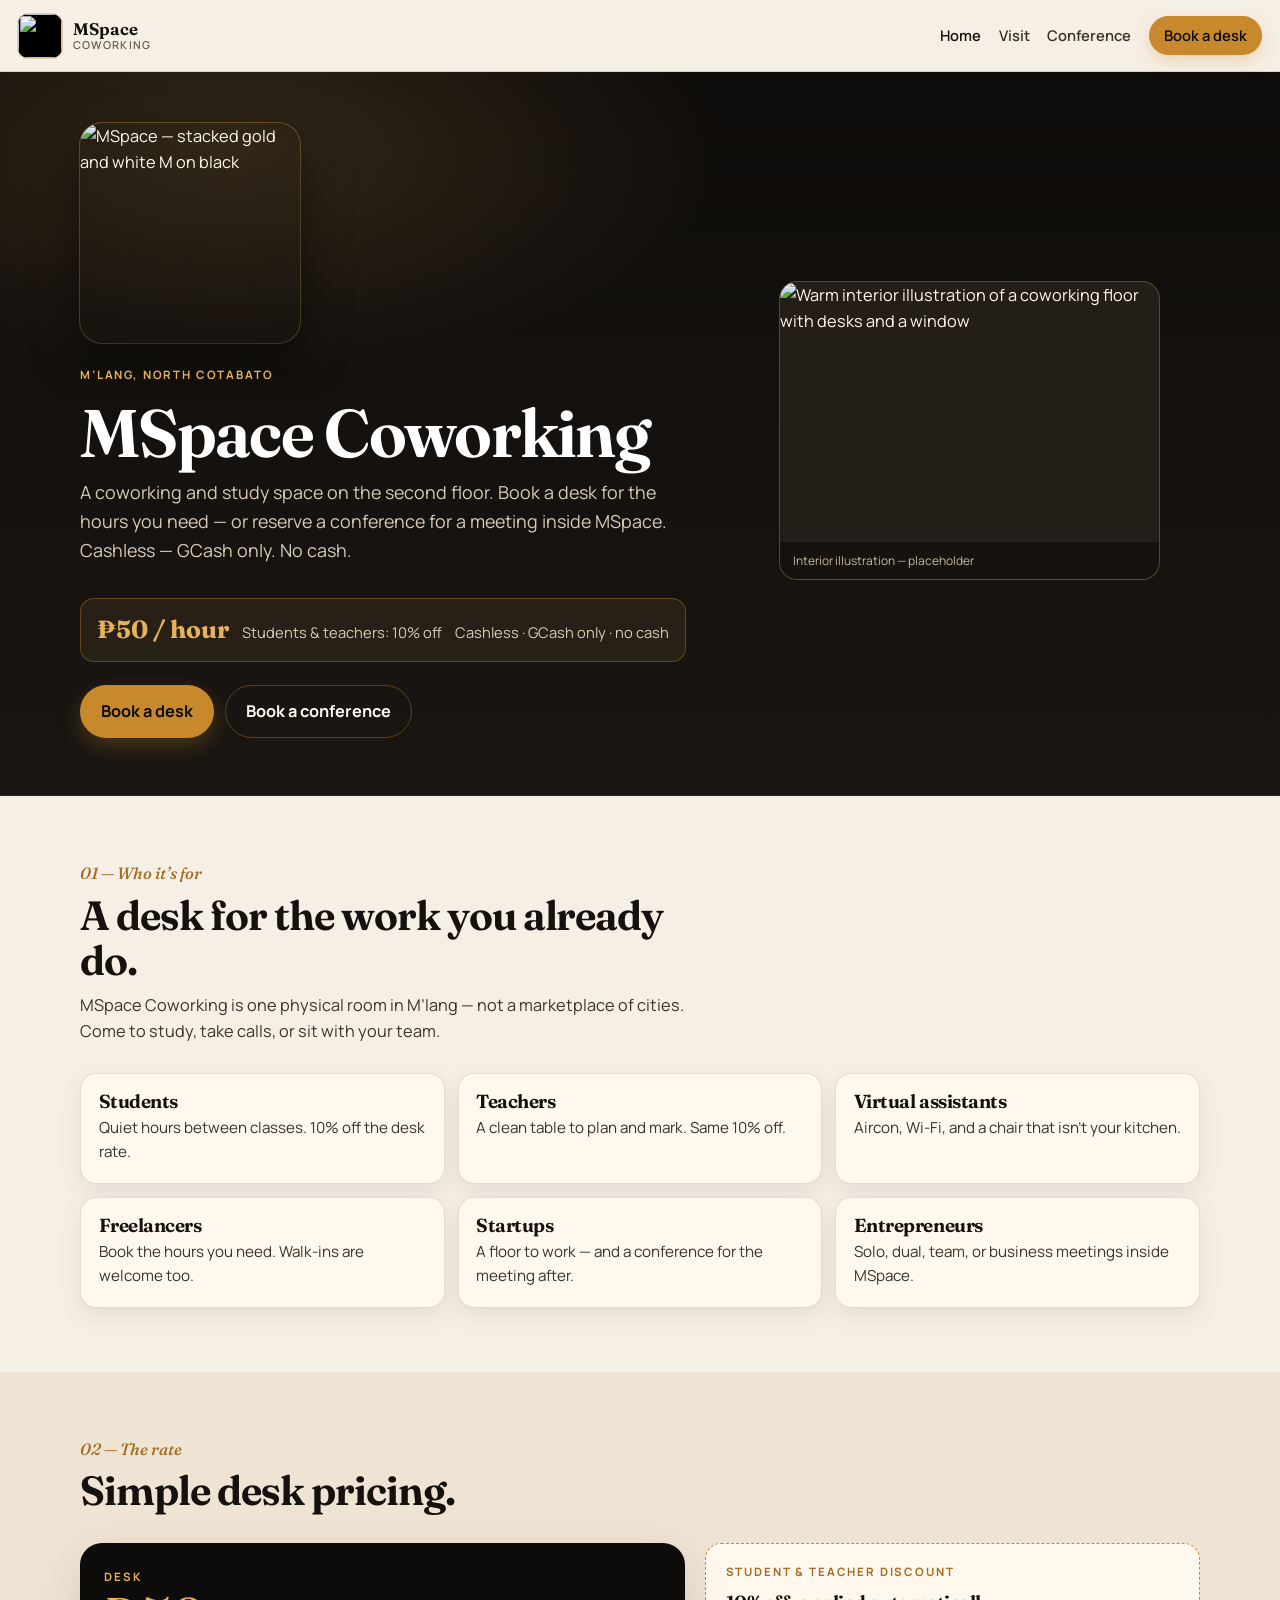
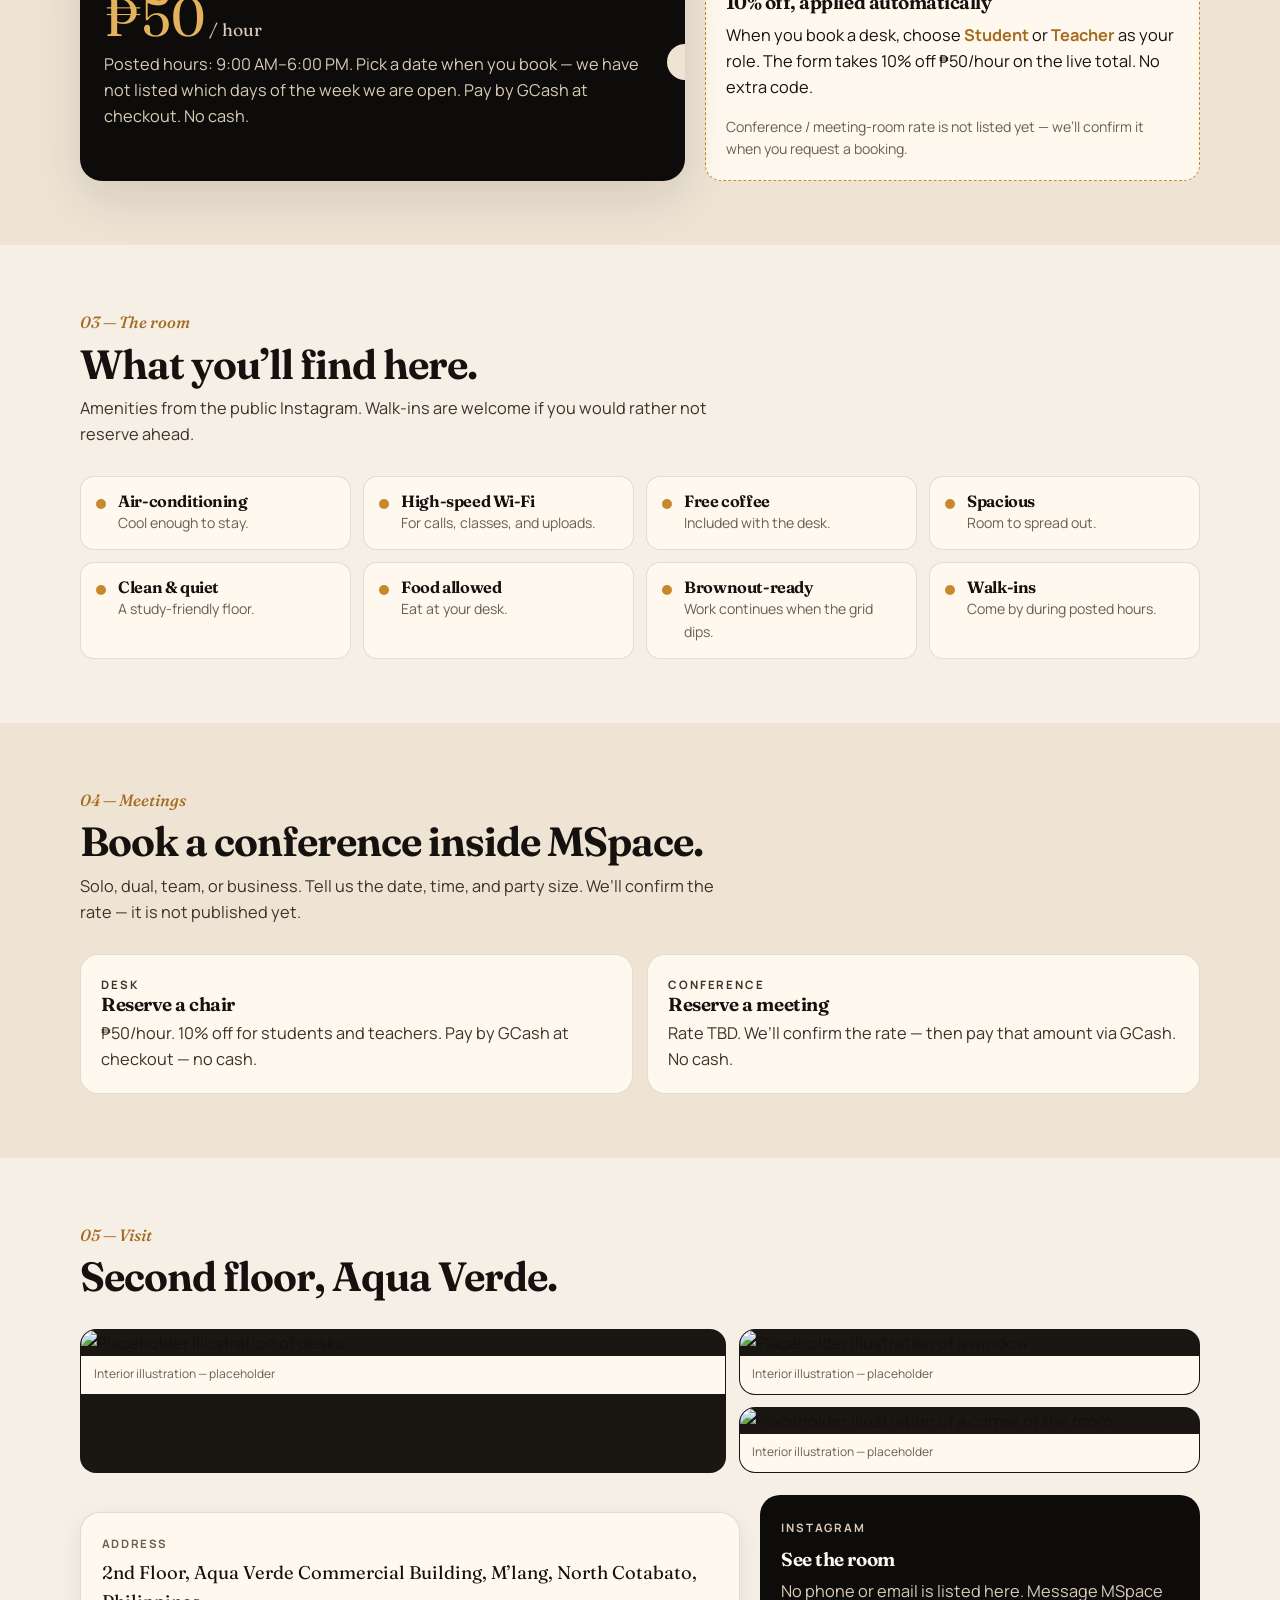
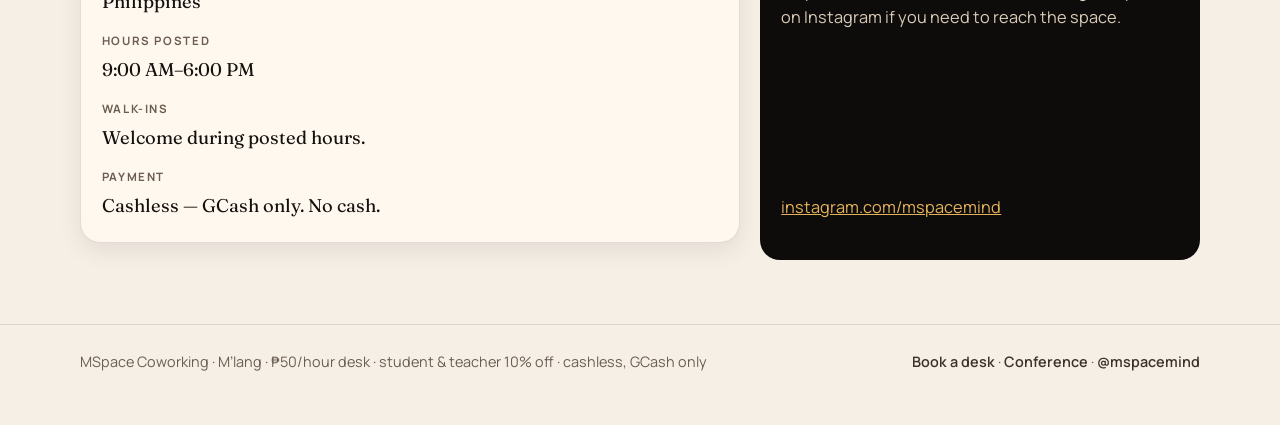
==== index.html @ 033d9703 "MSpace Coworking booking site with GCash checkout" ====
<!DOCTYPE html>
<html lang="en">
<head>
  <meta charset="utf-8">
  <meta name="viewport" content="width=device-width, initial-scale=1">
  <title>MSpace Coworking — desks &amp; meetings in M’lang</title>
  <meta name="description" content="MSpace Coworking on the 2nd floor of Aqua Verde Commercial Building, M’lang. Book a desk at ₱50/hour. Students and teachers get 10% off. Cashless — GCash only, no cash.">
  <meta property="og:title" content="MSpace Coworking — desks &amp; meetings in M’lang">
  <meta property="og:description" content="A coworking and study space in M’lang. ₱50/hour. Students and teachers, 10% off. Cashless — GCash only, no cash.">
  <meta property="og:type" content="website">
  <meta property="og:image" content="assets/logo-official.png">
  <link rel="icon" type="image/png" href="assets/logo-official.png">
  <link rel="preconnect" href="https://fonts.googleapis.com">
  <link rel="preconnect" href="https://fonts.gstatic.com" crossorigin>
  <link href="https://fonts.googleapis.com/css2?family=Fraunces:ital,opsz,wght@0,9..144,500;0,9..144,650;1,9..144,500&family=Manrope:wght@400;500;600;700&display=swap" rel="stylesheet">
  <link rel="stylesheet" href="styles.css">
</head>
<body>
  <a class="skip" href="#main">Skip to content</a>
  <header class="nav">
    <a class="nav-brand" href="index.html">
      <span class="logo-square"><img src="assets/logo-official.png" alt="" width="44" height="44"></span>
      <span class="nav-word"><strong>MSpace</strong><span>Coworking</span></span>
    </a>
    <button class="nav-toggle" type="button" aria-expanded="false" aria-controls="nav-menu">Menu</button>
    <nav id="nav-menu" class="nav-links" aria-label="Primary">
      <a href="index.html" aria-current="page">Home</a>
      <a href="index.html#visit">Visit</a>
      <a href="conference.html">Conference</a>
      <a class="nav-cta" href="book.html">Book a desk</a>
    </nav>
  </header>

  <main id="main">
    <section class="hero">
      <div class="wrap hero-grid">
        <div>
          <img class="hero-mark" src="assets/logo-official.png" width="220" height="220" alt="MSpace — stacked gold and white M on black">
          <p class="eyebrow">M’lang, North Cotabato</p>
          <h1>MSpace Coworking</h1>
          <p class="lede">A coworking and study space on the second floor. Book a desk for the hours you need — or reserve a conference for a meeting inside MSpace. Cashless — GCash only. No cash.</p>
          <div class="rate-chip">
            <strong>₱50 / hour</strong>
            <span>Students &amp; teachers: 10% off</span>
            <span>Cashless · GCash only · no cash</span>
          </div>
          <div class="hero-actions">
            <a class="btn btn-gold" href="book.html">Book a desk</a>
            <a class="btn btn-ghost" href="conference.html">Book a conference</a>
          </div>
        </div>
        <figure class="hero-panel">
          <img src="assets/scenes/mlang.svg" alt="Warm interior illustration of a coworking floor with desks and a window">
          <figcaption class="fig-note">Interior illustration — placeholder</figcaption>
        </figure>
      </div>
    </section>

    <section class="section" id="who">
      <div class="wrap">
        <div class="section-head">
          <p class="kicker">01 — Who it’s for</p>
          <h2>A desk for the work you already do.</h2>
          <p class="section-lead">MSpace Coworking is one physical room in M’lang — not a marketplace of cities. Come to study, take calls, or sit with your team.</p>
        </div>
        <div class="who-grid">
          <article class="who-card">
            <h3>Students</h3>
            <p>Quiet hours between classes. 10% off the desk rate.</p>
          </article>
          <article class="who-card">
            <h3>Teachers</h3>
            <p>A clean table to plan and mark. Same 10% off.</p>
          </article>
          <article class="who-card">
            <h3>Virtual assistants</h3>
            <p>Aircon, Wi-Fi, and a chair that isn’t your kitchen.</p>
          </article>
          <article class="who-card">
            <h3>Freelancers</h3>
            <p>Book the hours you need. Walk-ins are welcome too.</p>
          </article>
          <article class="who-card">
            <h3>Startups</h3>
            <p>A floor to work — and a conference for the meeting after.</p>
          </article>
          <article class="who-card">
            <h3>Entrepreneurs</h3>
            <p>Solo, dual, team, or business meetings inside MSpace.</p>
          </article>
        </div>
      </div>
    </section>

    <section class="section tint" id="pricing">
      <div class="wrap">
        <div class="section-head">
          <p class="kicker">02 — The rate</p>
          <h2>Simple desk pricing.</h2>
        </div>
        <div class="price-band">
          <div class="ticket">
            <p class="eyebrow" style="color:var(--gold-bright)">Desk</p>
            <p class="amount">₱50<span style="font-size:1.1rem;color:#d9cbb8"> / hour</span></p>
            <p>Posted hours: 9:00 AM–6:00 PM. Pick a date when you book — we have not listed which days of the week we are open. Pay by GCash at checkout. No cash.</p>
          </div>
          <div class="discount-callout">
            <p class="eyebrow">Student &amp; teacher discount</p>
            <h3>10% off, applied automatically</h3>
            <p>When you book a desk, choose <strong>Student</strong> or <strong>Teacher</strong> as your role. The form takes 10% off ₱50/hour on the live total. No extra code.</p>
            <p class="hint" style="margin:0">Conference / meeting-room rate is not listed yet — we’ll confirm it when you request a booking.</p>
          </div>
        </div>
      </div>
    </section>

    <section class="section" id="amenities">
      <div class="wrap">
        <div class="section-head">
          <p class="kicker">03 — The room</p>
          <h2>What you’ll find here.</h2>
          <p class="section-lead">Amenities from the public Instagram. Walk-ins are welcome if you would rather not reserve ahead.</p>
        </div>
        <div class="amenity-grid">
          <div class="amenity"><span class="dot" aria-hidden="true"></span><div><h3>Air-conditioning</h3><p>Cool enough to stay.</p></div></div>
          <div class="amenity"><span class="dot" aria-hidden="true"></span><div><h3>High-speed Wi-Fi</h3><p>For calls, classes, and uploads.</p></div></div>
          <div class="amenity"><span class="dot" aria-hidden="true"></span><div><h3>Free coffee</h3><p>Included with the desk.</p></div></div>
          <div class="amenity"><span class="dot" aria-hidden="true"></span><div><h3>Spacious</h3><p>Room to spread out.</p></div></div>
          <div class="amenity"><span class="dot" aria-hidden="true"></span><div><h3>Clean &amp; quiet</h3><p>A study-friendly floor.</p></div></div>
          <div class="amenity"><span class="dot" aria-hidden="true"></span><div><h3>Food allowed</h3><p>Eat at your desk.</p></div></div>
          <div class="amenity"><span class="dot" aria-hidden="true"></span><div><h3>Brownout-ready</h3><p>Work continues when the grid dips.</p></div></div>
          <div class="amenity"><span class="dot" aria-hidden="true"></span><div><h3>Walk-ins</h3><p>Come by during posted hours.</p></div></div>
        </div>
      </div>
    </section>

    <section class="section tint" id="meet">
      <div class="wrap">
        <div class="section-head">
          <p class="kicker">04 — Meetings</p>
          <h2>Book a conference inside MSpace.</h2>
          <p class="section-lead">Solo, dual, team, or business. Tell us the date, time, and party size. We’ll confirm the rate — it is not published yet.</p>
        </div>
        <div class="split-cta">
          <a href="book.html">
            <p class="eyebrow">Desk</p>
            <h3>Reserve a chair</h3>
            <p>₱50/hour. 10% off for students and teachers. Pay by GCash at checkout — no cash.</p>
          </a>
          <a href="conference.html">
            <p class="eyebrow">Conference</p>
            <h3>Reserve a meeting</h3>
            <p>Rate TBD. We’ll confirm the rate — then pay that amount via GCash. No cash.</p>
          </a>
        </div>
      </div>
    </section>

    <section class="section" id="visit">
      <div class="wrap">
        <div class="section-head">
          <p class="kicker">05 — Visit</p>
          <h2>Second floor, Aqua Verde.</h2>
        </div>
        <div class="gallery" style="margin-bottom:1.4rem">
          <figure>
            <img src="assets/scenes/mlang-desk.svg" alt="Placeholder illustration of desks">
            <figcaption>Interior illustration — placeholder</figcaption>
          </figure>
          <figure>
            <img src="assets/scenes/mlang-window.svg" alt="Placeholder illustration of a window">
            <figcaption>Interior illustration — placeholder</figcaption>
          </figure>
          <figure>
            <img src="assets/scenes/mlang-corner.svg" alt="Placeholder illustration of a corner of the room">
            <figcaption>Interior illustration — placeholder</figcaption>
          </figure>
        </div>
        <div class="visit-grid">
          <dl class="place-card">
            <dt>Address</dt>
            <dd>2nd Floor, Aqua Verde Commercial Building, M’lang, North Cotabato, Philippines</dd>
            <dt>Hours posted</dt>
            <dd>9:00 AM–6:00 PM</dd>
            <dt>Walk-ins</dt>
            <dd>Welcome during posted hours.</dd>
            <dt>Payment</dt>
            <dd>Cashless — GCash only. No cash.</dd>
          </dl>
          <div class="ig-card">
            <div>
              <p class="eyebrow">Instagram</p>
              <h3>See the room</h3>
              <p>No phone or email is listed here. Message MSpace on Instagram if you need to reach the space.</p>
            </div>
            <p><a href="https://www.instagram.com/mspacemind/" target="_blank" rel="noopener">instagram.com/mspacemind</a></p>
          </div>
        </div>
      </div>
    </section>
  </main>

  <footer>
    <div class="wrap foot">
      <p>MSpace Coworking · M’lang · ₱50/hour desk · student &amp; teacher 10% off · cashless, GCash only</p>
      <p><a href="book.html">Book a desk</a> · <a href="conference.html">Conference</a> · <a href="https://www.instagram.com/mspacemind/" target="_blank" rel="noopener">@mspacemind</a></p>
    </div>
  </footer>
  <script src="app.js"></script>
</body>
</html>
---- styles.css ----
/* MSpace Coworking — physical space in M'lang */
:root {
  --ink: #14110e;
  --ink-soft: #3d3228;
  --muted: #6b5d50;
  --cream: #f6efe6;
  --cream-2: #efe4d4;
  --cream-3: #fff8ef;
  --gold: #c8892d;
  --gold-bright: #e4b25a;
  --gold-deep: #a56b1e;
  --bronze: #8a5e20;
  --charcoal: #0e0c0a;
  --charcoal-2: #1a1612;
  --charcoal-3: #241e18;
  --line: rgba(20, 17, 14, 0.12);
  --line-gold: rgba(200, 137, 45, 0.38);
  --shadow: 0 18px 50px rgba(20, 17, 14, 0.12);
  --shadow-sm: 0 8px 24px rgba(20, 17, 14, 0.08);
  --radius: 18px;
  --max: 1120px;
  --nav-h: 72px;
  --serif: "Fraunces", Georgia, "Times New Roman", serif;
  --sans: "Manrope", system-ui, sans-serif;
}

*, *::before, *::after { box-sizing: border-box; }
html { scroll-behavior: smooth; }
body {
  margin: 0;
  color: var(--ink);
  background: var(--cream);
  font-family: var(--sans);
  font-size: 1.02rem;
  line-height: 1.6;
}
img { max-width: 100%; display: block; }
a { color: var(--gold-deep); }
a:hover { color: var(--ink); }
button, input, select, textarea { font: inherit; color: inherit; }
h1, h2, h3, h4 {
  font-family: var(--serif);
  line-height: 1.12;
  font-weight: 650;
  letter-spacing: -0.025em;
  margin: 0 0 0.5rem;
}
h1 { font-size: clamp(2.15rem, 7vw, 4.2rem); }
h2 { font-size: clamp(1.65rem, 4vw, 2.55rem); }
h3 { font-size: 1.18rem; }
p { margin: 0 0 1rem; }
.skip {
  position: absolute;
  left: -999px;
  top: 0;
}
.skip:focus {
  left: 12px;
  top: 12px;
  z-index: 80;
  background: #fff;
  padding: 8px 12px;
  border-radius: 8px;
}

.wrap { width: min(var(--max), calc(100% - 2rem)); margin-inline: auto; }
.eyebrow {
  text-transform: uppercase;
  letter-spacing: 0.16em;
  font-size: 0.72rem;
  font-weight: 700;
  color: var(--gold-deep);
  margin: 0 0 0.7rem;
}
.lede {
  font-size: 1.12rem;
  color: var(--ink-soft);
  max-width: 38rem;
}
.hint { color: var(--muted); font-size: 0.88rem; }
.gold { color: var(--gold); }

/* NAV */
.nav {
  position: sticky;
  top: 0;
  z-index: 40;
  display: flex;
  align-items: center;
  justify-content: space-between;
  gap: 1rem;
  min-height: var(--nav-h);
  padding: 0.5rem 1.1rem;
  background: rgba(246, 239, 230, 0.92);
  backdrop-filter: blur(16px);
  border-bottom: 1px solid var(--line);
}
.nav-brand {
  display: flex;
  align-items: center;
  gap: 0.7rem;
  text-decoration: none;
  color: var(--ink);
}
.logo-square {
  width: 44px;
  height: 44px;
  border-radius: 10px;
  overflow: hidden;
  background: #000;
  flex-shrink: 0;
  box-shadow: 0 0 0 1px rgba(200, 137, 45, 0.35);
}
.logo-square img { width: 100%; height: 100%; object-fit: cover; }
.nav-word {
  display: flex;
  flex-direction: column;
  line-height: 1.1;
}
.nav-word strong {
  font-family: var(--serif);
  font-size: 1.05rem;
  font-weight: 650;
}
.nav-word span {
  font-size: 0.68rem;
  letter-spacing: 0.12em;
  text-transform: uppercase;
  color: var(--muted);
  font-weight: 600;
}
.nav-toggle {
  display: none;
  border: 1px solid var(--line);
  background: var(--cream-3);
  border-radius: 999px;
  padding: 0.4rem 0.9rem;
  cursor: pointer;
}
.nav-links {
  display: flex;
  align-items: center;
  gap: 0.35rem 1.1rem;
}
.nav-links a {
  text-decoration: none;
  color: var(--ink-soft);
  font-weight: 600;
  font-size: 0.92rem;
}
.nav-links a:hover,
.nav-links a[aria-current="page"] { color: var(--ink); }
.nav-links .nav-cta {
  background: var(--gold);
  color: var(--charcoal) !important;
  padding: 0.5rem 0.95rem;
  border-radius: 999px;
  box-shadow: 0 6px 16px rgba(200, 137, 45, 0.28);
}
.nav-links .nav-cta:hover { background: var(--gold-bright); }

/* BUTTONS */
.btn {
  display: inline-flex;
  align-items: center;
  justify-content: center;
  gap: 0.4rem;
  text-decoration: none;
  border: 1px solid transparent;
  border-radius: 999px;
  padding: 0.78rem 1.25rem;
  font-weight: 700;
  cursor: pointer;
  transition: transform 0.12s ease, background 0.12s ease;
}
.btn:hover { transform: translateY(-1px); }
.btn-gold {
  background: var(--gold);
  color: var(--charcoal);
  box-shadow: 0 8px 20px rgba(200, 137, 45, 0.28);
}
.btn-gold:hover { background: var(--gold-bright); color: var(--charcoal); }
.btn-ghost {
  background: transparent;
  border-color: var(--line-gold);
  color: var(--cream-3);
}
.btn-ghost:hover { background: rgba(228, 178, 90, 0.12); color: #fff; }
.btn-outline {
  background: var(--cream-3);
  border-color: var(--line);
  color: var(--ink);
}
.btn-outline:hover { border-color: var(--gold); color: var(--ink); }
.btn-dark {
  background: var(--charcoal);
  color: var(--cream-3);
}
.hero-actions, .cta-row { display: flex; flex-wrap: wrap; gap: 0.7rem; margin-top: 1.4rem; }

/* HERO */
.hero {
  background:
    radial-gradient(900px 420px at 18% 10%, rgba(228, 178, 90, 0.16), transparent 55%),
    linear-gradient(180deg, var(--charcoal) 0%, var(--charcoal-2) 100%);
  color: var(--cream-3);
  padding: 3.2rem 0 3.6rem;
  border-bottom: 1px solid #2a241e;
}
.hero-grid {
  display: grid;
  gap: 2.2rem;
}
.hero .eyebrow { color: var(--gold-bright); }
.hero h1 { color: #fff; }
.hero .lede { color: #d9cbb8; }
.hero-mark {
  width: min(220px, 52vw);
  margin: 0 0 1.4rem;
  border-radius: 22px;
  overflow: hidden;
  box-shadow: 0 20px 50px rgba(0,0,0,.45), 0 0 0 1px rgba(228,178,90,.35);
}
.hero-mark img { width: 100%; height: auto; }
.rate-chip {
  display: inline-flex;
  flex-wrap: wrap;
  align-items: baseline;
  gap: 0.45rem 0.8rem;
  margin-top: 1.1rem;
  padding: 0.7rem 1rem;
  border: 1px solid var(--line-gold);
  border-radius: 14px;
  background: rgba(228, 178, 90, 0.08);
}
.rate-chip strong {
  font-family: var(--serif);
  font-size: 1.55rem;
  color: var(--gold-bright);
}
.rate-chip span { color: #d9cbb8; font-size: 0.92rem; }
.hero-panel {
  border-radius: var(--radius);
  overflow: hidden;
  border: 1px solid rgba(228, 178, 90, 0.28);
  background: var(--charcoal-3);
  min-height: 240px;
}
.hero-panel img { width: 100%; height: 100%; object-fit: cover; min-height: 260px; }
.fig-note {
  margin: 0;
  padding: 0.55rem 0.8rem;
  font-size: 0.75rem;
  color: #c9b8a3;
  background: #16120e;
}

/* SECTIONS */
.section { padding: 4rem 0; }
.section.tint { background: var(--cream-2); }
.section.dark {
  background: var(--charcoal);
  color: var(--cream-3);
}
.section.dark .eyebrow { color: var(--gold-bright); }
.section.dark .section-lead,
.section.dark p { color: #d9cbb8; }
.kicker {
  font-family: var(--serif);
  font-style: italic;
  font-weight: 500;
  color: var(--gold-deep);
  margin: 0 0 0.4rem;
}
.section-head { margin-bottom: 1.8rem; max-width: 40rem; }
.section-lead { color: var(--ink-soft); }

.who-grid {
  display: grid;
  grid-template-columns: 1fr 1fr;
  gap: 0.8rem;
}
.who-card {
  background: var(--cream-3);
  border: 1px solid var(--line);
  border-radius: 16px;
  padding: 1.05rem 1.1rem 1.15rem;
  box-shadow: var(--shadow-sm);
}
.who-card h3 { margin-bottom: 0.25rem; }
.who-card p { margin: 0; color: var(--ink-soft); font-size: 0.95rem; }

.price-band {
  display: grid;
  gap: 1.2rem;
}
.ticket {
  background: var(--charcoal);
  color: var(--cream-3);
  border-radius: 22px;
  padding: 1.6rem 1.5rem 1.5rem;
  position: relative;
  overflow: hidden;
  box-shadow: var(--shadow);
}
.ticket::after {
  content: "";
  position: absolute;
  right: -18px;
  top: 50%;
  width: 36px;
  height: 36px;
  background: var(--cream-2);
  border-radius: 50%;
  transform: translateY(-50%);
}
.ticket .amount {
  font-family: var(--serif);
  font-size: clamp(2.4rem, 6vw, 3.4rem);
  color: var(--gold-bright);
  line-height: 1;
  margin: 0.2rem 0 0.4rem;
}
.ticket p { color: #d9cbb8; margin: 0; }
.discount-callout {
  background: #fff8ef;
  border: 1px dashed var(--gold);
  border-radius: 16px;
  padding: 1.2rem 1.25rem;
}
.discount-callout strong { color: var(--gold-deep); }

.amenity-grid {
  display: grid;
  grid-template-columns: 1fr 1fr;
  gap: 0.75rem;
}
.amenity {
  display: flex;
  gap: 0.75rem;
  align-items: flex-start;
  background: var(--cream-3);
  border: 1px solid var(--line);
  border-radius: 14px;
  padding: 0.9rem 0.95rem;
}
.amenity .dot {
  width: 10px;
  height: 10px;
  margin-top: 0.45rem;
  border-radius: 50%;
  background: var(--gold);
  flex-shrink: 0;
}
.amenity h3 { font-size: 1.02rem; margin: 0 0 0.15rem; }
.amenity p { margin: 0; font-size: 0.88rem; color: var(--muted); }

.gallery {
  display: grid;
  gap: 0.8rem;
}
.gallery figure {
  margin: 0;
  border-radius: 16px;
  overflow: hidden;
  border: 1px solid var(--line);
  background: #1a1612;
}
.gallery figcaption {
  padding: 0.5rem 0.8rem 0.65rem;
  font-size: 0.75rem;
  color: var(--muted);
  background: var(--cream-3);
}

.visit-grid {
  display: grid;
  gap: 1.2rem;
}
.place-card {
  background: var(--cream-3);
  border: 1px solid var(--line);
  border-radius: 20px;
  padding: 1.4rem 1.3rem;
  box-shadow: var(--shadow-sm);
}
.place-card dt {
  font-size: 0.72rem;
  letter-spacing: 0.14em;
  text-transform: uppercase;
  color: var(--muted);
  font-weight: 700;
  margin: 0 0 0.25rem;
}
.place-card dd {
  margin: 0 0 1rem;
  font-family: var(--serif);
  font-size: 1.15rem;
}
.place-card dd:last-child { margin-bottom: 0; }
.ig-card {
  display: flex;
  flex-direction: column;
  justify-content: space-between;
  gap: 1rem;
  background: var(--charcoal);
  color: var(--cream-3);
  border-radius: 20px;
  padding: 1.5rem 1.35rem;
}
.ig-card p { color: #d9cbb8; }
.ig-card a { color: var(--gold-bright); }

.split-cta {
  display: grid;
  gap: 0.9rem;
}
.split-cta a {
  display: block;
  text-decoration: none;
  color: inherit;
  border-radius: 18px;
  padding: 1.3rem 1.25rem;
  border: 1px solid var(--line);
  background: var(--cream-3);
}
.split-cta a:hover { border-color: var(--gold); }
.split-cta h3 { margin-bottom: 0.3rem; }
.split-cta p { margin: 0; color: var(--ink-soft); }

/* FORMS */
.page-hero {
  padding: 2.2rem 0 0.4rem;
}
.page-hero h1 { font-size: clamp(1.9rem, 5vw, 3rem); }
.book-layout {
  display: grid;
  gap: 1.4rem;
  padding-bottom: 3.5rem;
}
.form-card, .receipt, .confirm-card {
  background: var(--cream-3);
  border: 1px solid var(--line);
  border-radius: 20px;
  padding: 1.25rem 1.15rem 1.4rem;
  box-shadow: var(--shadow-sm);
}
.form-grid {
  display: grid;
  gap: 0.9rem;
}
.form-grid .full { grid-column: 1 / -1; }
label {
  display: flex;
  flex-direction: column;
  gap: 0.35rem;
  font-size: 0.86rem;
  font-weight: 700;
  color: var(--ink-soft);
}
input, select, textarea {
  background: #fff;
  border: 1px solid var(--line);
  border-radius: 12px;
  padding: 0.7rem 0.8rem;
  outline: none;
}
input:focus, select:focus, textarea:focus {
  border-color: var(--gold);
  box-shadow: 0 0 0 3px rgba(200, 137, 45, 0.18);
}
textarea { min-height: 72px; resize: vertical; }
.role-note {
  display: none;
  margin: 0;
  padding: 0.7rem 0.85rem;
  background: #fff4dc;
  border: 1px solid var(--line-gold);
  border-radius: 12px;
  color: var(--ink);
  font-size: 0.9rem;
}
.role-note.on { display: block; }
.form-actions { display: flex; flex-wrap: wrap; gap: 0.6rem; margin-top: 0.4rem; }
.error {
  color: #8a2a12;
  font-size: 0.88rem;
  margin: 0;
}
.tbd-banner {
  background: #fff4dc;
  border: 1px dashed var(--gold);
  border-radius: 14px;
  padding: 0.9rem 1rem;
  margin-bottom: 1rem;
}
.tbd-banner strong { color: var(--gold-deep); }

.receipt h2 { font-size: 1.35rem; }
.receipt dl { margin: 0.6rem 0 0; }
.receipt-row {
  display: flex;
  justify-content: space-between;
  gap: 1rem;
  padding: 0.55rem 0;
  border-bottom: 1px solid var(--line);
  font-size: 0.95rem;
}
.receipt-row dt { color: var(--muted); font-weight: 500; }
.receipt-row dd { margin: 0; font-weight: 700; }
.receipt-total {
  display: flex;
  justify-content: space-between;
  align-items: baseline;
  margin-top: 0.9rem;
  font-family: var(--serif);
}
.receipt-total span { font-size: 0.95rem; color: var(--muted); font-family: var(--sans); }
.receipt-total strong { font-size: 2rem; color: var(--gold-deep); }
.demo-note {
  margin-top: 0.9rem;
  padding: 0.75rem 0.85rem;
  background: var(--cream-2);
  border-radius: 12px;
  font-size: 0.88rem;
  color: var(--ink-soft);
}

.confirm-card { display: none; text-align: left; }
.confirm-card.show { display: block; }
.confirm-card h2 { color: var(--gold-deep); }
.hidden { display: none !important; }

.checkout-wrap {
  padding-bottom: 3.5rem;
}
.checkout-lede {
  font-size: 1.08rem;
  color: var(--ink-soft);
  max-width: 36rem;
  margin-bottom: 1.2rem;
}
.checkout-grid {
  display: grid;
  gap: 1.4rem;
}
.gcash-poster {
  margin: 0;
  background: var(--charcoal);
  border-radius: 18px;
  padding: 0.7rem;
  border: 1px solid var(--line-gold);
  box-shadow: var(--shadow);
}
.gcash-poster img {
  width: 100%;
  height: auto;
  border-radius: 10px;
  background: #0070e0;
}
.checkout-pay .checkout-amount {
  font-family: var(--serif);
  font-size: clamp(2.3rem, 6vw, 3.4rem);
  color: var(--gold-deep);
  line-height: 1;
  margin: 0 0 0.45rem;
}
.checkout-pay .hint { margin-bottom: 0.9rem; }
.pay-callout {
  background: #fff4dc;
  border: 1px solid var(--line-gold);
  border-radius: 14px;
  padding: 0.85rem 0.95rem;
  margin: 0 0 0.4rem;
  color: var(--ink);
}
.pay-callout strong { color: var(--gold-deep); }
.checkout-res-label { margin-top: 1.35rem; }
.check {
  width: 44px;
  height: 44px;
  border-radius: 50%;
  background: var(--gold);
  color: var(--charcoal);
  display: grid;
  place-items: center;
  font-weight: 800;
  margin-bottom: 0.8rem;
}

footer {
  border-top: 1px solid var(--line);
  padding: 1.6rem 0 2.2rem;
  color: var(--muted);
  font-size: 0.9rem;
}
.foot {
  display: flex;
  flex-wrap: wrap;
  justify-content: space-between;
  gap: 0.8rem 1.4rem;
}
footer a { color: var(--ink-soft); text-decoration: none; font-weight: 600; }
footer a:hover { color: var(--gold-deep); }

@media (min-width: 720px) {
  .hero-grid { grid-template-columns: 1.15fr 0.85fr; align-items: center; }
  .who-grid { grid-template-columns: repeat(3, 1fr); }
  .price-band { grid-template-columns: 1.1fr 0.9fr; align-items: stretch; }
  .amenity-grid { grid-template-columns: repeat(4, 1fr); }
  .gallery { grid-template-columns: 1.4fr 1fr; }
  .gallery figure:first-child { grid-row: span 2; }
  .visit-grid { grid-template-columns: 1.2fr 0.8fr; }
  .split-cta { grid-template-columns: 1fr 1fr; }
  .book-layout { grid-template-columns: 1.15fr 0.85fr; align-items: start; }
  .book-layout aside { position: sticky; top: calc(var(--nav-h) + 0.85rem); }
  .form-grid { grid-template-columns: 1fr 1fr; }
  .form-card, .receipt, .confirm-card { padding: 1.5rem 1.4rem 1.6rem; }
  .checkout-grid { grid-template-columns: minmax(240px, 300px) 1fr; align-items: start; }
  .checkout-wrap.confirm-card { padding: 1.7rem 1.6rem 1.8rem; }
}

@media (max-width: 719px) {
  .nav-toggle { display: inline-flex; }
  .nav-links {
    display: none;
    position: absolute;
    top: var(--nav-h);
    left: 0;
    right: 0;
    flex-direction: column;
    align-items: stretch;
    padding: 0.8rem 1.1rem 1.1rem;
    background: rgba(246, 239, 230, 0.98);
    border-bottom: 1px solid var(--line);
  }
  .nav-links.open { display: flex; }
  .nav-links .nav-cta { text-align: center; }
  .amenity-grid { grid-template-columns: 1fr; }
}

@media (min-width: 720px) and (max-width: 980px) {
  .amenity-grid { grid-template-columns: 1fr 1fr; }
}
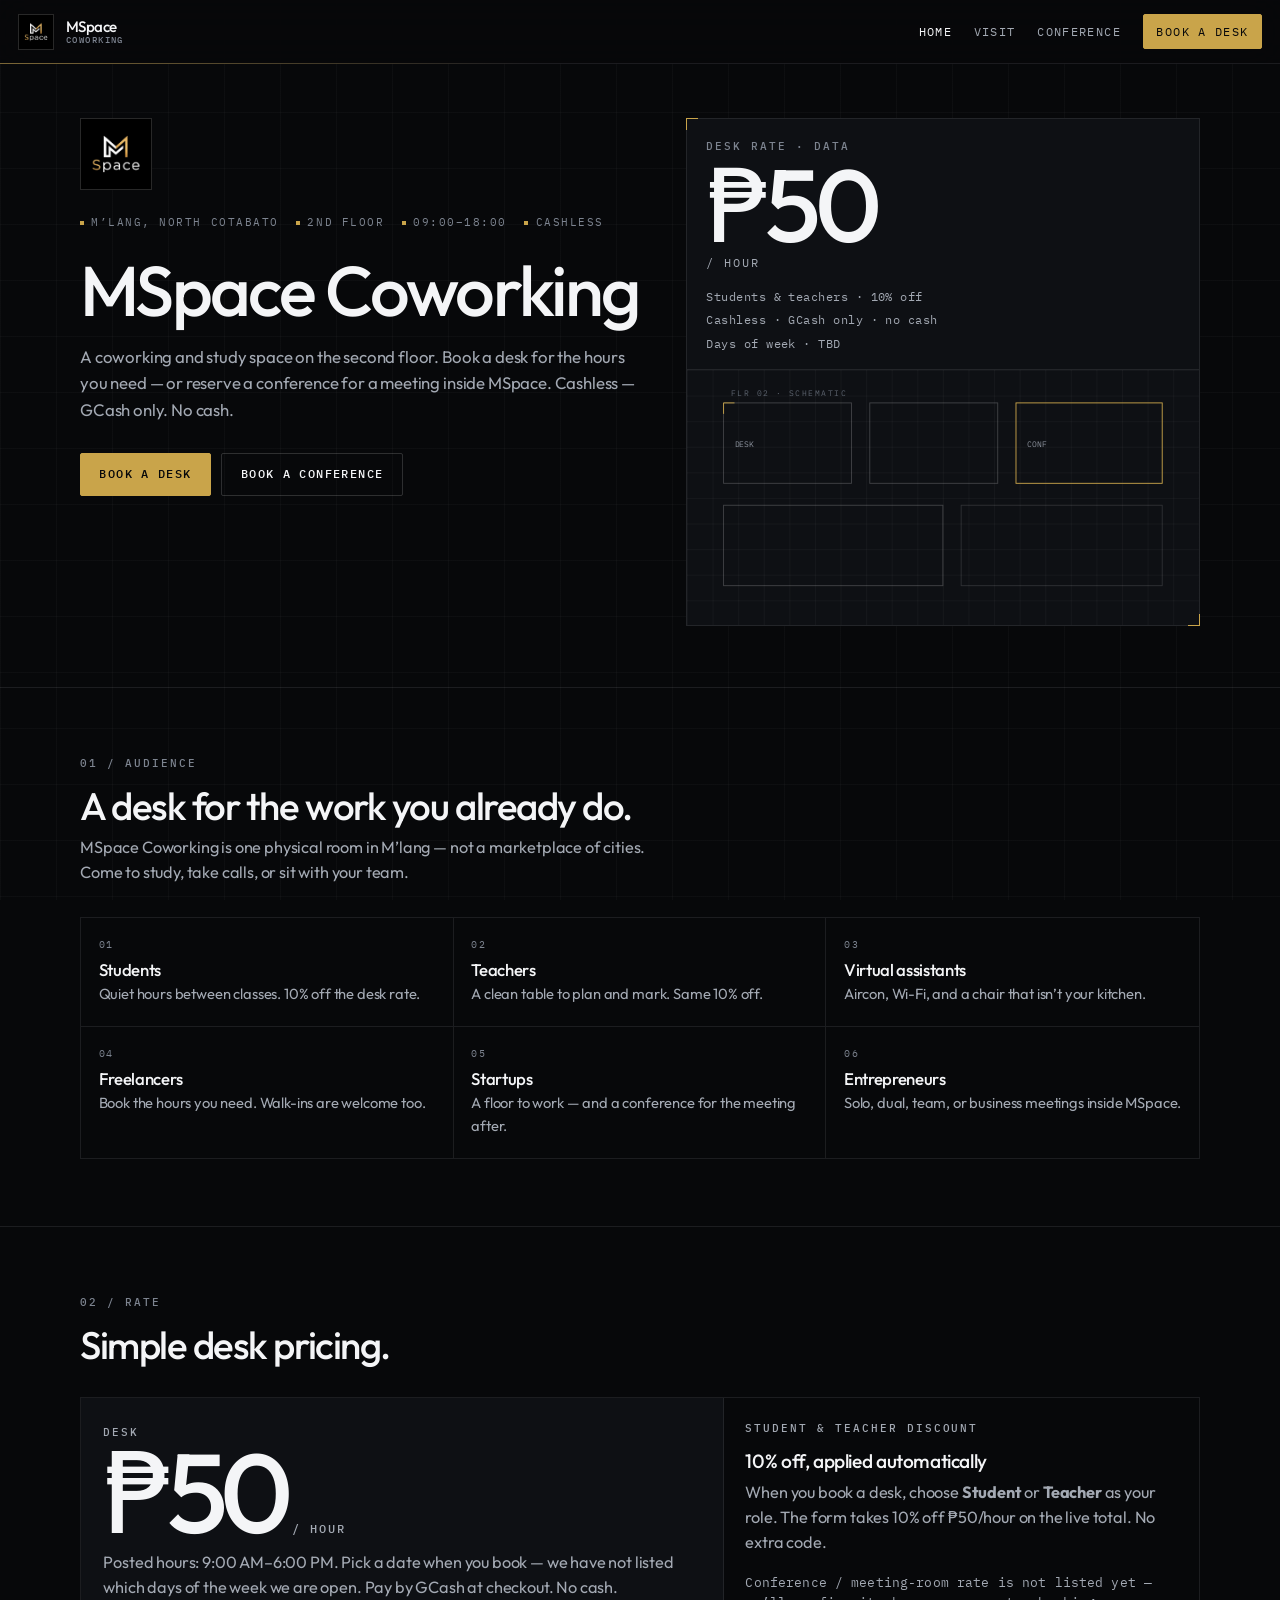
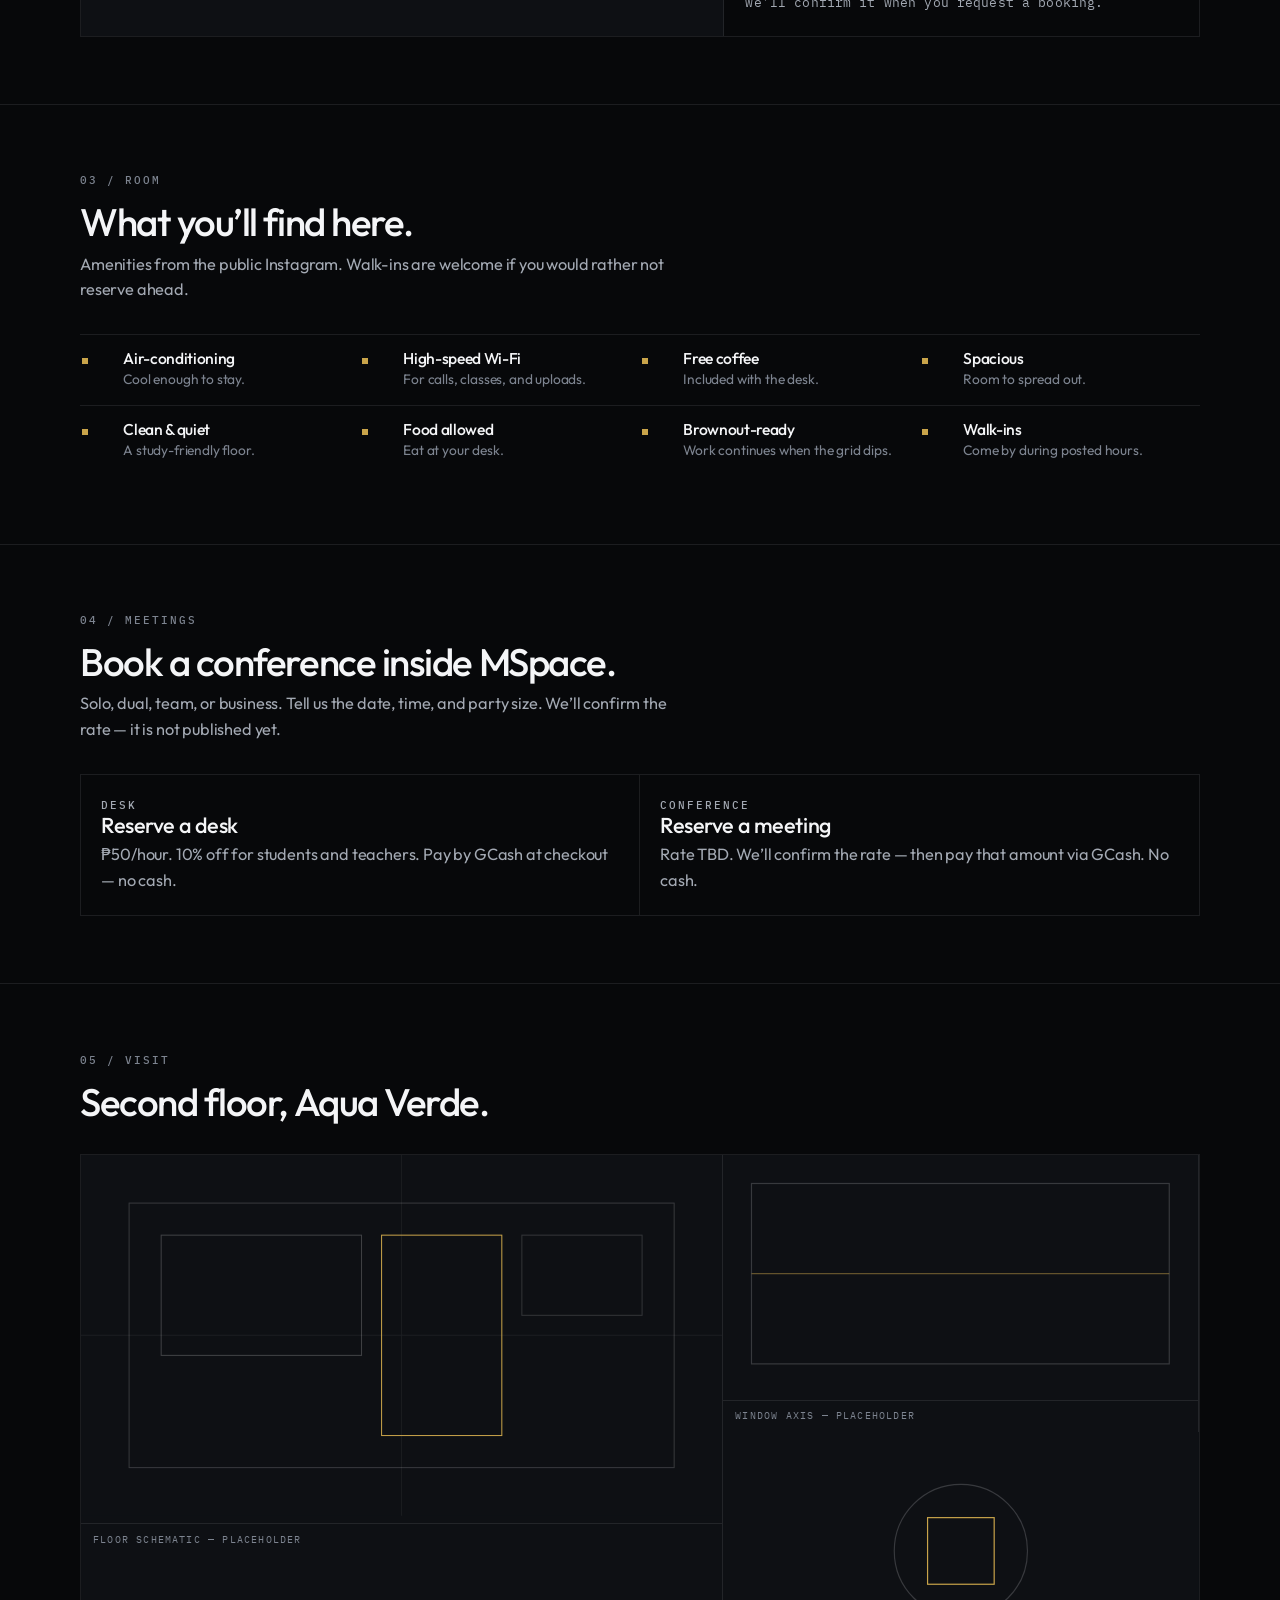
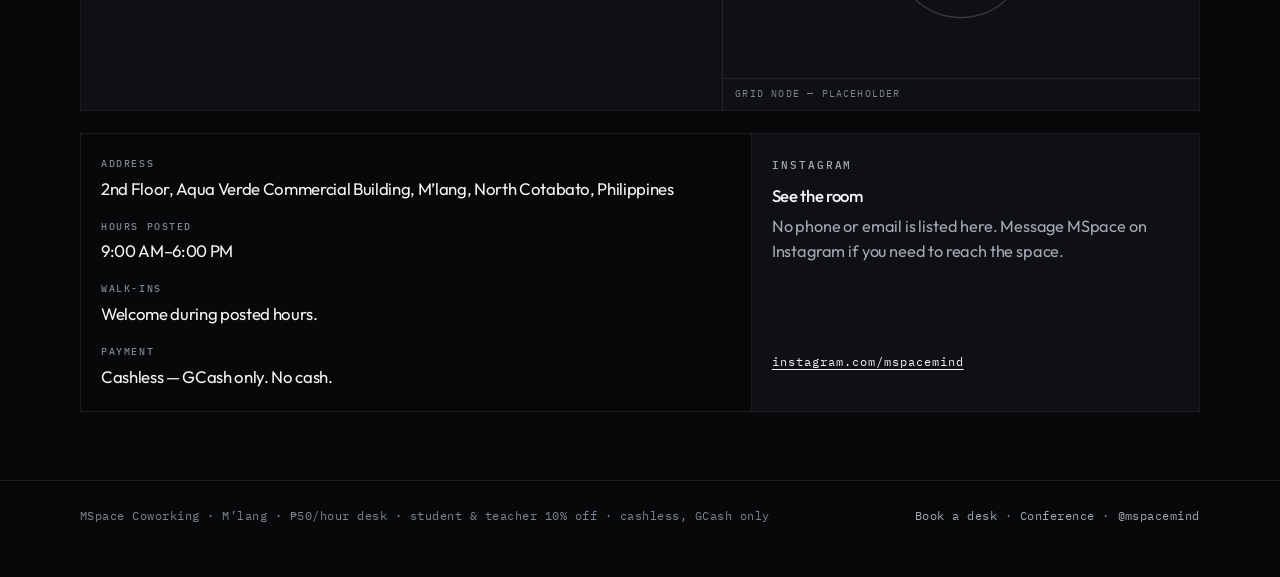
==== commit 3af575e4: "Futuristic-minimalist redesign" ====
--- a/index.html
+++ b/index.html
@@ -12,14 +12,14 @@
   <link rel="icon" type="image/png" href="assets/logo-official.png">
   <link rel="preconnect" href="https://fonts.googleapis.com">
   <link rel="preconnect" href="https://fonts.gstatic.com" crossorigin>
-  <link href="https://fonts.googleapis.com/css2?family=Fraunces:ital,opsz,wght@0,9..144,500;0,9..144,650;1,9..144,500&family=Manrope:wght@400;500;600;700&display=swap" rel="stylesheet">
+  <link href="https://fonts.googleapis.com/css2?family=IBM+Plex+Mono:wght@400;500&family=Outfit:wght@400;500;600&display=swap" rel="stylesheet">
   <link rel="stylesheet" href="styles.css">
 </head>
 <body>
   <a class="skip" href="#main">Skip to content</a>
   <header class="nav">
     <a class="nav-brand" href="index.html">
-      <span class="logo-square"><img src="assets/logo-official.png" alt="" width="44" height="44"></span>
+      <span class="logo-square"><img src="assets/logo-official.png" alt="" width="36" height="36"></span>
       <span class="nav-word"><strong>MSpace</strong><span>Coworking</span></span>
     </a>
     <button class="nav-toggle" type="button" aria-expanded="false" aria-controls="nav-menu">Menu</button>
@@ -35,56 +35,91 @@
     <section class="hero">
       <div class="wrap hero-grid">
         <div>
-          <img class="hero-mark" src="assets/logo-official.png" width="220" height="220" alt="MSpace — stacked gold and white M on black">
-          <p class="eyebrow">M’lang, North Cotabato</p>
+          <img class="hero-mark" src="assets/logo-official.png" width="72" height="72" alt="MSpace — stacked gold and white M on black">
+          <ul class="hero-status">
+            <li>M’lang, North Cotabato</li>
+            <li>2nd floor</li>
+            <li>09:00–18:00</li>
+            <li>Cashless</li>
+          </ul>
           <h1>MSpace Coworking</h1>
           <p class="lede">A coworking and study space on the second floor. Book a desk for the hours you need — or reserve a conference for a meeting inside MSpace. Cashless — GCash only. No cash.</p>
-          <div class="rate-chip">
-            <strong>₱50 / hour</strong>
-            <span>Students &amp; teachers: 10% off</span>
-            <span>Cashless · GCash only · no cash</span>
-          </div>
           <div class="hero-actions">
-            <a class="btn btn-gold" href="book.html">Book a desk</a>
+            <a class="btn btn-solid" href="book.html">Book a desk</a>
             <a class="btn btn-ghost" href="conference.html">Book a conference</a>
           </div>
         </div>
-        <figure class="hero-panel">
-          <img src="assets/scenes/mlang.svg" alt="Warm interior illustration of a coworking floor with desks and a window">
-          <figcaption class="fig-note">Interior illustration — placeholder</figcaption>
-        </figure>
+        <div class="data-frame" aria-label="Desk rate">
+          <div class="data-head">
+            <p class="mono-label">Desk rate · data</p>
+            <p class="data-num">₱50</p>
+            <span class="data-unit">/ hour</span>
+            <ul class="data-meta">
+              <li>Students &amp; teachers · 10% off</li>
+              <li>Cashless · GCash only · no cash</li>
+              <li>Days of week · TBD</li>
+            </ul>
+          </div>
+          <div class="geo-panel" aria-hidden="true">
+            <svg viewBox="0 0 560 280" xmlns="http://www.w3.org/2000/svg" preserveAspectRatio="xMidYMid slice">
+              <defs>
+                <pattern id="g" width="28" height="28" patternUnits="userSpaceOnUse">
+                  <path d="M28 0H0V28" fill="none" stroke="rgba(244,245,247,0.07)" stroke-width="1"/>
+                </pattern>
+              </defs>
+              <rect width="560" height="280" fill="#0e1014"/>
+              <rect width="560" height="280" fill="url(#g)"/>
+              <rect x="40" y="36" width="140" height="88" fill="none" stroke="rgba(244,245,247,0.22)" stroke-width="1"/>
+              <rect x="200" y="36" width="140" height="88" fill="none" stroke="rgba(244,245,247,0.22)" stroke-width="1"/>
+              <rect x="360" y="36" width="160" height="88" fill="none" stroke="#c9a44a" stroke-width="1"/>
+              <rect x="40" y="148" width="240" height="88" fill="none" stroke="rgba(244,245,247,0.22)" stroke-width="1"/>
+              <rect x="300" y="148" width="220" height="88" fill="none" stroke="rgba(244,245,247,0.14)" stroke-width="1"/>
+              <line x1="40" y1="36" x2="52" y2="36" stroke="#c9a44a" stroke-width="1"/>
+              <line x1="40" y1="36" x2="40" y2="48" stroke="#c9a44a" stroke-width="1"/>
+              <text x="48" y="28" fill="#5c636e" font-family="IBM Plex Mono, monospace" font-size="9" letter-spacing="1.6">FLR 02 · SCHEMATIC</text>
+              <text x="372" y="84" fill="#8b919c" font-family="IBM Plex Mono, monospace" font-size="9">CONF</text>
+              <text x="52" y="84" fill="#8b919c" font-family="IBM Plex Mono, monospace" font-size="9">DESK</text>
+            </svg>
+          </div>
+        </div>
       </div>
     </section>
 
     <section class="section" id="who">
       <div class="wrap">
         <div class="section-head">
-          <p class="kicker">01 — Who it’s for</p>
+          <p class="kicker">01 / Audience</p>
           <h2>A desk for the work you already do.</h2>
           <p class="section-lead">MSpace Coworking is one physical room in M’lang — not a marketplace of cities. Come to study, take calls, or sit with your team.</p>
         </div>
         <div class="who-grid">
           <article class="who-card">
+            <span class="idx">01</span>
             <h3>Students</h3>
             <p>Quiet hours between classes. 10% off the desk rate.</p>
           </article>
           <article class="who-card">
+            <span class="idx">02</span>
             <h3>Teachers</h3>
             <p>A clean table to plan and mark. Same 10% off.</p>
           </article>
           <article class="who-card">
+            <span class="idx">03</span>
             <h3>Virtual assistants</h3>
             <p>Aircon, Wi-Fi, and a chair that isn’t your kitchen.</p>
           </article>
           <article class="who-card">
+            <span class="idx">04</span>
             <h3>Freelancers</h3>
             <p>Book the hours you need. Walk-ins are welcome too.</p>
           </article>
           <article class="who-card">
+            <span class="idx">05</span>
             <h3>Startups</h3>
             <p>A floor to work — and a conference for the meeting after.</p>
           </article>
           <article class="who-card">
+            <span class="idx">06</span>
             <h3>Entrepreneurs</h3>
             <p>Solo, dual, team, or business meetings inside MSpace.</p>
           </article>
@@ -92,16 +127,16 @@
       </div>
     </section>
 
-    <section class="section tint" id="pricing">
-      <div class="wrap">
-        <div class="section-head">
-          <p class="kicker">02 — The rate</p>
+    <section class="section" id="pricing">
+      <div class="wrap">
+        <div class="section-head">
+          <p class="kicker">02 / Rate</p>
           <h2>Simple desk pricing.</h2>
         </div>
         <div class="price-band">
           <div class="ticket">
-            <p class="eyebrow" style="color:var(--gold-bright)">Desk</p>
-            <p class="amount">₱50<span style="font-size:1.1rem;color:#d9cbb8"> / hour</span></p>
+            <p class="eyebrow">Desk</p>
+            <p class="amount">₱50<span>/ hour</span></p>
             <p>Posted hours: 9:00 AM–6:00 PM. Pick a date when you book — we have not listed which days of the week we are open. Pay by GCash at checkout. No cash.</p>
           </div>
           <div class="discount-callout">
@@ -117,7 +152,7 @@
     <section class="section" id="amenities">
       <div class="wrap">
         <div class="section-head">
-          <p class="kicker">03 — The room</p>
+          <p class="kicker">03 / Room</p>
           <h2>What you’ll find here.</h2>
           <p class="section-lead">Amenities from the public Instagram. Walk-ins are welcome if you would rather not reserve ahead.</p>
         </div>
@@ -134,17 +169,17 @@
       </div>
     </section>
 
-    <section class="section tint" id="meet">
-      <div class="wrap">
-        <div class="section-head">
-          <p class="kicker">04 — Meetings</p>
+    <section class="section" id="meet">
+      <div class="wrap">
+        <div class="section-head">
+          <p class="kicker">04 / Meetings</p>
           <h2>Book a conference inside MSpace.</h2>
           <p class="section-lead">Solo, dual, team, or business. Tell us the date, time, and party size. We’ll confirm the rate — it is not published yet.</p>
         </div>
         <div class="split-cta">
           <a href="book.html">
             <p class="eyebrow">Desk</p>
-            <h3>Reserve a chair</h3>
+            <h3>Reserve a desk</h3>
             <p>₱50/hour. 10% off for students and teachers. Pay by GCash at checkout — no cash.</p>
           </a>
           <a href="conference.html">
@@ -159,21 +194,42 @@
     <section class="section" id="visit">
       <div class="wrap">
         <div class="section-head">
-          <p class="kicker">05 — Visit</p>
+          <p class="kicker">05 / Visit</p>
           <h2>Second floor, Aqua Verde.</h2>
         </div>
-        <div class="gallery" style="margin-bottom:1.4rem">
+        <div class="gallery">
           <figure>
-            <img src="assets/scenes/mlang-desk.svg" alt="Placeholder illustration of desks">
-            <figcaption>Interior illustration — placeholder</figcaption>
+            <div class="geo-tile" aria-hidden="true">
+              <svg viewBox="0 0 640 360" xmlns="http://www.w3.org/2000/svg" preserveAspectRatio="xMidYMid slice">
+                <rect width="640" height="360" fill="#0e1014"/>
+                <path d="M0 180H640 M320 0V360" stroke="rgba(244,245,247,0.06)" stroke-width="1"/>
+                <rect x="48" y="48" width="544" height="264" fill="none" stroke="rgba(244,245,247,0.18)" stroke-width="1"/>
+                <rect x="80" y="80" width="200" height="120" fill="none" stroke="rgba(244,245,247,0.22)" stroke-width="1"/>
+                <rect x="300" y="80" width="120" height="200" fill="none" stroke="#c9a44a" stroke-width="1"/>
+                <rect x="440" y="80" width="120" height="80" fill="none" stroke="rgba(244,245,247,0.16)" stroke-width="1"/>
+              </svg>
+            </div>
+            <figcaption>Floor schematic — placeholder</figcaption>
           </figure>
           <figure>
-            <img src="assets/scenes/mlang-window.svg" alt="Placeholder illustration of a window">
-            <figcaption>Interior illustration — placeholder</figcaption>
+            <div class="geo-tile" aria-hidden="true">
+              <svg viewBox="0 0 400 200" xmlns="http://www.w3.org/2000/svg" preserveAspectRatio="xMidYMid slice">
+                <rect width="400" height="200" fill="#0e1014"/>
+                <rect x="24" y="24" width="352" height="152" fill="none" stroke="rgba(244,245,247,0.18)" stroke-width="1"/>
+                <line x1="24" y1="100" x2="376" y2="100" stroke="rgba(201,164,74,0.45)" stroke-width="1"/>
+              </svg>
+            </div>
+            <figcaption>Window axis — placeholder</figcaption>
           </figure>
           <figure>
-            <img src="assets/scenes/mlang-corner.svg" alt="Placeholder illustration of a corner of the room">
-            <figcaption>Interior illustration — placeholder</figcaption>
+            <div class="geo-tile" aria-hidden="true">
+              <svg viewBox="0 0 400 200" xmlns="http://www.w3.org/2000/svg" preserveAspectRatio="xMidYMid slice">
+                <rect width="400" height="200" fill="#0e1014"/>
+                <circle cx="200" cy="100" r="56" fill="none" stroke="rgba(244,245,247,0.18)" stroke-width="1"/>
+                <rect x="172" y="72" width="56" height="56" fill="none" stroke="#c9a44a" stroke-width="1"/>
+              </svg>
+            </div>
+            <figcaption>Grid node — placeholder</figcaption>
           </figure>
         </div>
         <div class="visit-grid">
--- a/styles.css
+++ b/styles.css
@@ -1,54 +1,63 @@
-/* MSpace Coworking — physical space in M'lang */
+/* MSpace Coworking — futuristic-minimalist, 2026
+   Tokens live in :root. Gold is an accent, not a theme. */
+
 :root {
-  --ink: #14110e;
-  --ink-soft: #3d3228;
-  --muted: #6b5d50;
-  --cream: #f6efe6;
-  --cream-2: #efe4d4;
-  --cream-3: #fff8ef;
-  --gold: #c8892d;
-  --gold-bright: #e4b25a;
-  --gold-deep: #a56b1e;
-  --bronze: #8a5e20;
-  --charcoal: #0e0c0a;
-  --charcoal-2: #1a1612;
-  --charcoal-3: #241e18;
-  --line: rgba(20, 17, 14, 0.12);
-  --line-gold: rgba(200, 137, 45, 0.38);
-  --shadow: 0 18px 50px rgba(20, 17, 14, 0.12);
-  --shadow-sm: 0 8px 24px rgba(20, 17, 14, 0.08);
-  --radius: 18px;
+  --bg: #07080a;
+  --bg-2: #0b0c10;
+  --panel: #0e1014;
+  --ink: #f4f5f7;
+  --muted: #a3a9b3;
+  --faint: #7d8490;
+  --line: rgba(244, 245, 247, 0.09);
+  --line-2: rgba(244, 245, 247, 0.16);
+  --gold: #c9a44a;
+  --gold-2: #e0c36a;
+  --gold-dim: rgba(201, 164, 74, 0.16);
+  --danger: #ff6b4a;
+  --radius: 2px;
   --max: 1120px;
-  --nav-h: 72px;
-  --serif: "Fraunces", Georgia, "Times New Roman", serif;
-  --sans: "Manrope", system-ui, sans-serif;
+  --nav-h: 64px;
+  --sans: "Outfit", ui-sans-serif, system-ui, sans-serif;
+  --mono: "IBM Plex Mono", ui-monospace, "SFMono-Regular", monospace;
+  --focus: 0 0 0 1px var(--bg), 0 0 0 3px var(--gold);
 }
 
 *, *::before, *::after { box-sizing: border-box; }
-html { scroll-behavior: smooth; }
+html { scroll-behavior: smooth; color-scheme: dark; }
 body {
   margin: 0;
   color: var(--ink);
-  background: var(--cream);
+  background-color: var(--bg);
+  background-image:
+    linear-gradient(rgba(244, 245, 247, 0.028) 1px, transparent 1px),
+    linear-gradient(90deg, rgba(244, 245, 247, 0.028) 1px, transparent 1px);
+  background-size: 56px 56px;
+  background-attachment: fixed;
   font-family: var(--sans);
   font-size: 1.02rem;
-  line-height: 1.6;
+  font-weight: 400;
+  line-height: 1.55;
+  letter-spacing: -0.01em;
+  -webkit-font-smoothing: antialiased;
 }
 img { max-width: 100%; display: block; }
-a { color: var(--gold-deep); }
-a:hover { color: var(--ink); }
+a { color: var(--ink); text-decoration-thickness: 1px; text-underline-offset: 3px; }
+a:hover { color: var(--gold-2); }
 button, input, select, textarea { font: inherit; color: inherit; }
 h1, h2, h3, h4 {
-  font-family: var(--serif);
-  line-height: 1.12;
-  font-weight: 650;
-  letter-spacing: -0.025em;
-  margin: 0 0 0.5rem;
-}
-h1 { font-size: clamp(2.15rem, 7vw, 4.2rem); }
-h2 { font-size: clamp(1.65rem, 4vw, 2.55rem); }
-h3 { font-size: 1.18rem; }
+  font-family: var(--sans);
+  font-weight: 500;
+  letter-spacing: -0.038em;
+  line-height: 1.05;
+  margin: 0 0 0.55rem;
+}
+h1 { font-size: clamp(2.4rem, 7vw, 4.4rem); font-weight: 500; }
+h2 { font-size: clamp(1.7rem, 3.6vw, 2.4rem); }
+h3 { font-size: 1.05rem; letter-spacing: -0.02em; font-weight: 500; }
 p { margin: 0 0 1rem; }
+:focus { outline: none; }
+:focus-visible { box-shadow: var(--focus); }
+
 .skip {
   position: absolute;
   left: -999px;
@@ -58,27 +67,33 @@
   left: 12px;
   top: 12px;
   z-index: 80;
-  background: #fff;
+  background: var(--ink);
+  color: var(--bg);
   padding: 8px 12px;
-  border-radius: 8px;
+  border-radius: var(--radius);
 }
 
 .wrap { width: min(var(--max), calc(100% - 2rem)); margin-inline: auto; }
-.eyebrow {
-  text-transform: uppercase;
-  letter-spacing: 0.16em;
-  font-size: 0.72rem;
-  font-weight: 700;
-  color: var(--gold-deep);
-  margin: 0 0 0.7rem;
-}
+
+.mono-label,
+.eyebrow,
+.kicker {
+  font-family: var(--mono);
+  font-size: 0.68rem;
+  font-weight: 500;
+  letter-spacing: 0.18em;
+  text-transform: uppercase;
+  color: var(--muted);
+  margin: 0 0 0.85rem;
+}
+.kicker { color: var(--faint); }
 .lede {
-  font-size: 1.12rem;
-  color: var(--ink-soft);
-  max-width: 38rem;
-}
-.hint { color: var(--muted); font-size: 0.88rem; }
-.gold { color: var(--gold); }
+  font-size: 1.05rem;
+  color: var(--muted);
+  max-width: 36rem;
+  line-height: 1.6;
+}
+.hint { color: var(--faint); font-size: 0.84rem; font-family: var(--mono); letter-spacing: 0.01em; }
 
 /* NAV */
 .nav {
@@ -90,74 +105,95 @@
   justify-content: space-between;
   gap: 1rem;
   min-height: var(--nav-h);
-  padding: 0.5rem 1.1rem;
-  background: rgba(246, 239, 230, 0.92);
-  backdrop-filter: blur(16px);
-  border-bottom: 1px solid var(--line);
+  padding: 0 1.1rem;
+  background: rgba(7, 8, 10, 0.86);
+  backdrop-filter: blur(18px);
+  border-bottom: 1px solid var(--line);
+}
+.nav::after {
+  content: "";
+  position: absolute;
+  left: 0;
+  right: 0;
+  bottom: -1px;
+  height: 1px;
+  background: linear-gradient(90deg, var(--gold), transparent 42%);
+  opacity: 0.55;
+  pointer-events: none;
 }
 .nav-brand {
   display: flex;
   align-items: center;
-  gap: 0.7rem;
+  gap: 0.75rem;
   text-decoration: none;
   color: var(--ink);
 }
 .logo-square {
-  width: 44px;
-  height: 44px;
-  border-radius: 10px;
+  width: 36px;
+  height: 36px;
+  border-radius: 0;
   overflow: hidden;
   background: #000;
   flex-shrink: 0;
-  box-shadow: 0 0 0 1px rgba(200, 137, 45, 0.35);
+  border: 1px solid var(--line-2);
 }
 .logo-square img { width: 100%; height: 100%; object-fit: cover; }
 .nav-word {
   display: flex;
   flex-direction: column;
-  line-height: 1.1;
+  line-height: 1.05;
 }
 .nav-word strong {
-  font-family: var(--serif);
-  font-size: 1.05rem;
-  font-weight: 650;
+  font-family: var(--sans);
+  font-size: 0.95rem;
+  font-weight: 500;
+  letter-spacing: -0.03em;
 }
 .nav-word span {
-  font-size: 0.68rem;
-  letter-spacing: 0.12em;
-  text-transform: uppercase;
-  color: var(--muted);
-  font-weight: 600;
+  font-family: var(--mono);
+  font-size: 0.58rem;
+  letter-spacing: 0.16em;
+  text-transform: uppercase;
+  color: var(--faint);
+  font-weight: 500;
 }
 .nav-toggle {
   display: none;
-  border: 1px solid var(--line);
-  background: var(--cream-3);
-  border-radius: 999px;
-  padding: 0.4rem 0.9rem;
+  border: 1px solid var(--line-2);
+  background: transparent;
+  border-radius: var(--radius);
+  padding: 0.4rem 0.75rem;
   cursor: pointer;
+  font-family: var(--mono);
+  font-size: 0.68rem;
+  letter-spacing: 0.14em;
+  text-transform: uppercase;
+  color: var(--ink);
 }
 .nav-links {
   display: flex;
   align-items: center;
-  gap: 0.35rem 1.1rem;
+  gap: 0.2rem 1.35rem;
 }
 .nav-links a {
   text-decoration: none;
-  color: var(--ink-soft);
-  font-weight: 600;
-  font-size: 0.92rem;
+  color: var(--muted);
+  font-family: var(--mono);
+  font-weight: 400;
+  font-size: 0.72rem;
+  letter-spacing: 0.12em;
+  text-transform: uppercase;
 }
 .nav-links a:hover,
 .nav-links a[aria-current="page"] { color: var(--ink); }
 .nav-links .nav-cta {
+  border: 1px solid var(--gold);
+  color: var(--bg) !important;
   background: var(--gold);
-  color: var(--charcoal) !important;
-  padding: 0.5rem 0.95rem;
-  border-radius: 999px;
-  box-shadow: 0 6px 16px rgba(200, 137, 45, 0.28);
-}
-.nav-links .nav-cta:hover { background: var(--gold-bright); }
+  padding: 0.45rem 0.8rem;
+  border-radius: var(--radius);
+}
+.nav-links .nav-cta:hover { background: var(--gold-2); border-color: var(--gold-2); color: var(--bg) !important; }
 
 /* BUTTONS */
 .btn {
@@ -167,235 +203,321 @@
   gap: 0.4rem;
   text-decoration: none;
   border: 1px solid transparent;
-  border-radius: 999px;
-  padding: 0.78rem 1.25rem;
-  font-weight: 700;
+  border-radius: var(--radius);
+  padding: 0.72rem 1.15rem;
+  font-family: var(--mono);
+  font-size: 0.72rem;
+  font-weight: 500;
+  letter-spacing: 0.12em;
+  text-transform: uppercase;
   cursor: pointer;
-  transition: transform 0.12s ease, background 0.12s ease;
-}
-.btn:hover { transform: translateY(-1px); }
+  background: transparent;
+  transition: background 0.12s ease, border-color 0.12s ease, color 0.12s ease;
+}
+.btn-solid,
 .btn-gold {
   background: var(--gold);
-  color: var(--charcoal);
-  box-shadow: 0 8px 20px rgba(200, 137, 45, 0.28);
-}
-.btn-gold:hover { background: var(--gold-bright); color: var(--charcoal); }
+  color: var(--bg);
+  border-color: var(--gold);
+}
+.btn-solid:hover,
+.btn-gold:hover { background: var(--gold-2); border-color: var(--gold-2); color: var(--bg); }
 .btn-ghost {
   background: transparent;
-  border-color: var(--line-gold);
-  color: var(--cream-3);
-}
-.btn-ghost:hover { background: rgba(228, 178, 90, 0.12); color: #fff; }
+  border-color: var(--line-2);
+  color: var(--ink);
+}
+.btn-ghost:hover { border-color: var(--gold); color: var(--ink); }
 .btn-outline {
-  background: var(--cream-3);
-  border-color: var(--line);
-  color: var(--ink);
-}
-.btn-outline:hover { border-color: var(--gold); color: var(--ink); }
-.btn-dark {
-  background: var(--charcoal);
-  color: var(--cream-3);
-}
-.hero-actions, .cta-row { display: flex; flex-wrap: wrap; gap: 0.7rem; margin-top: 1.4rem; }
+  background: transparent;
+  border-color: var(--line-2);
+  color: var(--ink);
+}
+.btn-outline:hover { border-color: var(--ink); }
+.hero-actions, .cta-row, .form-actions {
+  display: flex;
+  flex-wrap: wrap;
+  gap: 0.65rem;
+}
+.hero-actions { margin-top: 1.8rem; }
 
 /* HERO */
 .hero {
+  position: relative;
+  padding: 3.4rem 0 3.8rem;
+  border-bottom: 1px solid var(--line);
+  overflow: hidden;
+}
+.hero-grid {
+  display: grid;
+  gap: 2.4rem;
+}
+.hero-mark {
+  width: 72px;
+  height: 72px;
+  margin: 0 0 1.5rem;
+  border: 1px solid var(--line-2);
+  background: #000;
+}
+.hero h1 { color: var(--ink); margin-bottom: 1rem; }
+.hero .lede { color: var(--muted); }
+.hero-status {
+  display: flex;
+  flex-wrap: wrap;
+  gap: 0.45rem 1.1rem;
+  margin: 0 0 1.4rem;
+  padding: 0;
+  list-style: none;
+  font-family: var(--mono);
+  font-size: 0.68rem;
+  letter-spacing: 0.14em;
+  text-transform: uppercase;
+  color: var(--faint);
+}
+.hero-status li { display: flex; align-items: center; gap: 0.45rem; }
+.hero-status li::before {
+  content: "";
+  width: 4px;
+  height: 4px;
+  background: var(--gold);
+}
+
+.data-frame {
+  border: 1px solid var(--line);
+  background: var(--panel);
+  position: relative;
+  min-height: 420px;
+  display: grid;
+  grid-template-rows: auto 1fr;
+}
+.data-frame::before,
+.data-frame::after {
+  content: "";
+  position: absolute;
+  width: 12px;
+  height: 12px;
+  border-color: var(--gold);
+  border-style: solid;
+  pointer-events: none;
+}
+.data-frame::before { top: -1px; left: -1px; border-width: 1px 0 0 1px; }
+.data-frame::after { bottom: -1px; right: -1px; border-width: 0 1px 1px 0; }
+.data-head {
+  padding: 1.15rem 1.2rem 1rem;
+  border-bottom: 1px solid var(--line);
+  display: grid;
+  gap: 0.15rem;
+}
+.data-head .mono-label { margin: 0; color: var(--faint); }
+.data-num {
+  font-family: var(--sans);
+  font-size: clamp(4.2rem, 10vw, 6.4rem);
+  font-weight: 500;
+  letter-spacing: -0.06em;
+  line-height: 0.9;
+  margin: 0.15rem 0 0;
+  color: var(--ink);
+}
+.data-unit {
+  font-family: var(--mono);
+  font-size: 0.72rem;
+  letter-spacing: 0.16em;
+  text-transform: uppercase;
+  color: var(--muted);
+}
+.data-meta {
+  margin: 0.85rem 0 0;
+  padding: 0;
+  list-style: none;
+  display: grid;
+  gap: 0.35rem;
+  font-family: var(--mono);
+  font-size: 0.72rem;
+  color: var(--muted);
+  letter-spacing: 0.04em;
+}
+.geo-panel {
+  position: relative;
+  min-height: 220px;
+  overflow: hidden;
   background:
-    radial-gradient(900px 420px at 18% 10%, rgba(228, 178, 90, 0.16), transparent 55%),
-    linear-gradient(180deg, var(--charcoal) 0%, var(--charcoal-2) 100%);
-  color: var(--cream-3);
-  padding: 3.2rem 0 3.6rem;
-  border-bottom: 1px solid #2a241e;
-}
-.hero-grid {
-  display: grid;
-  gap: 2.2rem;
-}
-.hero .eyebrow { color: var(--gold-bright); }
-.hero h1 { color: #fff; }
-.hero .lede { color: #d9cbb8; }
-.hero-mark {
-  width: min(220px, 52vw);
-  margin: 0 0 1.4rem;
-  border-radius: 22px;
-  overflow: hidden;
-  box-shadow: 0 20px 50px rgba(0,0,0,.45), 0 0 0 1px rgba(228,178,90,.35);
-}
-.hero-mark img { width: 100%; height: auto; }
-.rate-chip {
-  display: inline-flex;
-  flex-wrap: wrap;
-  align-items: baseline;
-  gap: 0.45rem 0.8rem;
-  margin-top: 1.1rem;
-  padding: 0.7rem 1rem;
-  border: 1px solid var(--line-gold);
-  border-radius: 14px;
-  background: rgba(228, 178, 90, 0.08);
-}
-.rate-chip strong {
-  font-family: var(--serif);
-  font-size: 1.55rem;
-  color: var(--gold-bright);
-}
-.rate-chip span { color: #d9cbb8; font-size: 0.92rem; }
-.hero-panel {
-  border-radius: var(--radius);
-  overflow: hidden;
-  border: 1px solid rgba(228, 178, 90, 0.28);
-  background: var(--charcoal-3);
-  min-height: 240px;
-}
-.hero-panel img { width: 100%; height: 100%; object-fit: cover; min-height: 260px; }
+    repeating-linear-gradient(
+      to bottom,
+      transparent 0 3px,
+      rgba(244, 245, 247, 0.015) 3px 4px
+    );
+}
+.geo-panel svg { width: 100%; height: 100%; display: block; }
 .fig-note {
   margin: 0;
-  padding: 0.55rem 0.8rem;
-  font-size: 0.75rem;
-  color: #c9b8a3;
-  background: #16120e;
+  padding: 0.45rem 0.8rem;
+  font-family: var(--mono);
+  font-size: 0.62rem;
+  letter-spacing: 0.12em;
+  text-transform: uppercase;
+  color: var(--faint);
+  border-top: 1px solid var(--line);
 }
 
 /* SECTIONS */
-.section { padding: 4rem 0; }
-.section.tint { background: var(--cream-2); }
-.section.dark {
-  background: var(--charcoal);
-  color: var(--cream-3);
-}
-.section.dark .eyebrow { color: var(--gold-bright); }
-.section.dark .section-lead,
-.section.dark p { color: #d9cbb8; }
-.kicker {
-  font-family: var(--serif);
-  font-style: italic;
-  font-weight: 500;
-  color: var(--gold-deep);
-  margin: 0 0 0.4rem;
-}
-.section-head { margin-bottom: 1.8rem; max-width: 40rem; }
-.section-lead { color: var(--ink-soft); }
+.section { padding: 4.2rem 0; border-bottom: 1px solid var(--line); }
+.section.tint { background: transparent; }
+.section-head { margin-bottom: 2rem; max-width: 38rem; }
+.section-lead { color: var(--muted); }
 
 .who-grid {
   display: grid;
   grid-template-columns: 1fr 1fr;
-  gap: 0.8rem;
+  gap: 0;
+  border: 1px solid var(--line);
 }
 .who-card {
-  background: var(--cream-3);
-  border: 1px solid var(--line);
-  border-radius: 16px;
-  padding: 1.05rem 1.1rem 1.15rem;
-  box-shadow: var(--shadow-sm);
-}
-.who-card h3 { margin-bottom: 0.25rem; }
-.who-card p { margin: 0; color: var(--ink-soft); font-size: 0.95rem; }
+  background: transparent;
+  border: 0;
+  border-right: 1px solid var(--line);
+  border-bottom: 1px solid var(--line);
+  padding: 1.15rem 1.1rem 1.25rem;
+  margin: 0;
+}
+.who-card:nth-child(2n) { border-right: 0; }
+.who-card:nth-last-child(-n+2) { border-bottom: 0; }
+.who-card .idx {
+  font-family: var(--mono);
+  font-size: 0.62rem;
+  letter-spacing: 0.16em;
+  color: var(--faint);
+  display: block;
+  margin-bottom: 0.55rem;
+}
+.who-card h3 { margin-bottom: 0.3rem; }
+.who-card p { margin: 0; color: var(--muted); font-size: 0.92rem; }
 
 .price-band {
   display: grid;
-  gap: 1.2rem;
+  gap: 0;
+  border: 1px solid var(--line);
 }
 .ticket {
-  background: var(--charcoal);
-  color: var(--cream-3);
-  border-radius: 22px;
-  padding: 1.6rem 1.5rem 1.5rem;
+  background: var(--panel);
+  color: var(--ink);
+  border-radius: 0;
+  padding: 1.6rem 1.4rem 1.5rem;
   position: relative;
   overflow: hidden;
-  box-shadow: var(--shadow);
-}
-.ticket::after {
-  content: "";
-  position: absolute;
-  right: -18px;
-  top: 50%;
-  width: 36px;
-  height: 36px;
-  background: var(--cream-2);
-  border-radius: 50%;
-  transform: translateY(-50%);
+  border-bottom: 1px solid var(--line);
 }
 .ticket .amount {
-  font-family: var(--serif);
-  font-size: clamp(2.4rem, 6vw, 3.4rem);
-  color: var(--gold-bright);
-  line-height: 1;
-  margin: 0.2rem 0 0.4rem;
-}
-.ticket p { color: #d9cbb8; margin: 0; }
+  font-family: var(--sans);
+  font-size: clamp(4rem, 12vw, 7rem);
+  font-weight: 500;
+  letter-spacing: -0.07em;
+  color: var(--ink);
+  line-height: 0.88;
+  margin: 0.15rem 0 0.55rem;
+}
+.ticket .amount span {
+  font-family: var(--mono);
+  font-size: 0.78rem;
+  letter-spacing: 0.16em;
+  text-transform: uppercase;
+  color: var(--muted);
+  margin-left: 0.4rem;
+}
+.ticket p { color: var(--muted); margin: 0; max-width: 36rem; }
 .discount-callout {
-  background: #fff8ef;
-  border: 1px dashed var(--gold);
-  border-radius: 16px;
-  padding: 1.2rem 1.25rem;
-}
-.discount-callout strong { color: var(--gold-deep); }
+  background: transparent;
+  border: 0;
+  border-radius: 0;
+  padding: 1.4rem 1.35rem;
+}
+.discount-callout h3 { font-size: 1.2rem; }
+.discount-callout p { color: var(--muted); }
 
 .amenity-grid {
   display: grid;
-  grid-template-columns: 1fr 1fr;
-  gap: 0.75rem;
+  grid-template-columns: 1fr;
+  gap: 0;
+  border-top: 1px solid var(--line);
 }
 .amenity {
-  display: flex;
-  gap: 0.75rem;
-  align-items: flex-start;
-  background: var(--cream-3);
-  border: 1px solid var(--line);
-  border-radius: 14px;
-  padding: 0.9rem 0.95rem;
+  display: grid;
+  grid-template-columns: 28px 1fr;
+  gap: 0.85rem;
+  align-items: start;
+  background: transparent;
+  border: 0;
+  border-bottom: 1px solid var(--line);
+  border-radius: 0;
+  padding: 0.95rem 0.1rem;
 }
 .amenity .dot {
-  width: 10px;
-  height: 10px;
-  margin-top: 0.45rem;
-  border-radius: 50%;
+  width: 6px;
+  height: 6px;
+  margin-top: 0.5rem;
+  border-radius: 0;
   background: var(--gold);
   flex-shrink: 0;
 }
-.amenity h3 { font-size: 1.02rem; margin: 0 0 0.15rem; }
-.amenity p { margin: 0; font-size: 0.88rem; color: var(--muted); }
+.amenity h3 { font-size: 0.98rem; margin: 0 0 0.12rem; }
+.amenity p { margin: 0; font-size: 0.86rem; color: var(--faint); }
 
 .gallery {
   display: grid;
-  gap: 0.8rem;
+  gap: 0;
+  border: 1px solid var(--line);
+  margin-bottom: 1.4rem;
 }
 .gallery figure {
   margin: 0;
-  border-radius: 16px;
+  border-radius: 0;
   overflow: hidden;
-  border: 1px solid var(--line);
-  background: #1a1612;
-}
+  border: 0;
+  border-bottom: 1px solid var(--line);
+  background: var(--panel);
+}
+.gallery figure:last-child { border-bottom: 0; }
 .gallery figcaption {
-  padding: 0.5rem 0.8rem 0.65rem;
-  font-size: 0.75rem;
-  color: var(--muted);
-  background: var(--cream-3);
+  padding: 0.45rem 0.75rem 0.55rem;
+  font-family: var(--mono);
+  font-size: 0.62rem;
+  letter-spacing: 0.12em;
+  text-transform: uppercase;
+  color: var(--faint);
+  background: transparent;
+  border-top: 1px solid var(--line);
+}
+.geo-tile {
+  min-height: 140px;
+  position: relative;
+  overflow: hidden;
 }
 
 .visit-grid {
   display: grid;
-  gap: 1.2rem;
+  gap: 0;
+  border: 1px solid var(--line);
 }
 .place-card {
-  background: var(--cream-3);
-  border: 1px solid var(--line);
-  border-radius: 20px;
-  padding: 1.4rem 1.3rem;
-  box-shadow: var(--shadow-sm);
+  background: transparent;
+  border: 0;
+  border-radius: 0;
+  padding: 1.35rem 1.25rem;
+  margin: 0;
+  border-bottom: 1px solid var(--line);
 }
 .place-card dt {
-  font-size: 0.72rem;
-  letter-spacing: 0.14em;
-  text-transform: uppercase;
-  color: var(--muted);
-  font-weight: 700;
-  margin: 0 0 0.25rem;
+  font-family: var(--mono);
+  font-size: 0.62rem;
+  letter-spacing: 0.16em;
+  text-transform: uppercase;
+  color: var(--faint);
+  font-weight: 500;
+  margin: 0 0 0.28rem;
 }
 .place-card dd {
-  margin: 0 0 1rem;
-  font-family: var(--serif);
-  font-size: 1.15rem;
+  margin: 0 0 1.05rem;
+  font-size: 1.05rem;
+  letter-spacing: -0.02em;
 }
 .place-card dd:last-child { margin-bottom: 0; }
 .ig-card {
@@ -403,196 +525,237 @@
   flex-direction: column;
   justify-content: space-between;
   gap: 1rem;
-  background: var(--charcoal);
-  color: var(--cream-3);
-  border-radius: 20px;
-  padding: 1.5rem 1.35rem;
-}
-.ig-card p { color: #d9cbb8; }
-.ig-card a { color: var(--gold-bright); }
+  background: var(--panel);
+  color: var(--ink);
+  border-radius: 0;
+  padding: 1.4rem 1.25rem;
+}
+.ig-card p { color: var(--muted); }
+.ig-card a {
+  font-family: var(--mono);
+  font-size: 0.78rem;
+  letter-spacing: 0.08em;
+  color: var(--ink);
+}
 
 .split-cta {
   display: grid;
-  gap: 0.9rem;
+  gap: 0;
+  border: 1px solid var(--line);
 }
 .split-cta a {
   display: block;
   text-decoration: none;
   color: inherit;
-  border-radius: 18px;
-  padding: 1.3rem 1.25rem;
-  border: 1px solid var(--line);
-  background: var(--cream-3);
-}
-.split-cta a:hover { border-color: var(--gold); }
-.split-cta h3 { margin-bottom: 0.3rem; }
-.split-cta p { margin: 0; color: var(--ink-soft); }
+  border-radius: 0;
+  padding: 1.4rem 1.25rem;
+  border: 0;
+  border-bottom: 1px solid var(--line);
+  background: transparent;
+}
+.split-cta a:last-child { border-bottom: 0; }
+.split-cta a:hover { background: rgba(244, 245, 247, 0.025); }
+.split-cta h3 { margin-bottom: 0.35rem; font-size: 1.35rem; }
+.split-cta p { margin: 0; color: var(--muted); }
 
 /* FORMS */
 .page-hero {
-  padding: 2.2rem 0 0.4rem;
-}
-.page-hero h1 { font-size: clamp(1.9rem, 5vw, 3rem); }
+  padding: 2.4rem 0 1.1rem;
+  border-bottom: 1px solid var(--line);
+  margin-bottom: 1.6rem;
+}
+.page-hero h1 { font-size: clamp(2rem, 5vw, 3.1rem); }
 .book-layout {
   display: grid;
-  gap: 1.4rem;
+  gap: 1.2rem;
   padding-bottom: 3.5rem;
 }
 .form-card, .receipt, .confirm-card {
-  background: var(--cream-3);
-  border: 1px solid var(--line);
-  border-radius: 20px;
-  padding: 1.25rem 1.15rem 1.4rem;
-  box-shadow: var(--shadow-sm);
+  background: var(--panel);
+  border: 1px solid var(--line);
+  border-radius: var(--radius);
+  padding: 1.2rem 1.1rem 1.3rem;
+  box-shadow: none;
 }
 .form-grid {
   display: grid;
-  gap: 0.9rem;
+  gap: 0.85rem;
 }
 .form-grid .full { grid-column: 1 / -1; }
 label {
   display: flex;
   flex-direction: column;
-  gap: 0.35rem;
-  font-size: 0.86rem;
-  font-weight: 700;
-  color: var(--ink-soft);
+  gap: 0.38rem;
+  font-family: var(--mono);
+  font-size: 0.64rem;
+  font-weight: 500;
+  letter-spacing: 0.14em;
+  text-transform: uppercase;
+  color: var(--muted);
 }
 input, select, textarea {
-  background: #fff;
-  border: 1px solid var(--line);
-  border-radius: 12px;
-  padding: 0.7rem 0.8rem;
+  background: #07080a;
+  border: 1px solid var(--line-2);
+  border-radius: var(--radius);
+  padding: 0.72rem 0.8rem;
   outline: none;
-}
+  color: var(--ink);
+  font-family: var(--sans);
+  font-size: 1rem;
+  letter-spacing: -0.01em;
+  text-transform: none;
+}
+input::placeholder, textarea::placeholder { color: var(--faint); }
 input:focus, select:focus, textarea:focus {
   border-color: var(--gold);
-  box-shadow: 0 0 0 3px rgba(200, 137, 45, 0.18);
-}
-textarea { min-height: 72px; resize: vertical; }
+  box-shadow: var(--focus);
+}
+textarea { min-height: 84px; resize: vertical; }
+option { background: #0e1014; color: var(--ink); }
+input[type='date'], input[type='time'] { color-scheme: dark; }
+select { appearance: none; background-image: linear-gradient(45deg, transparent 50%, var(--muted) 50%), linear-gradient(135deg, var(--muted) 50%, transparent 50%); background-position: calc(100% - 16px) 50%, calc(100% - 11px) 50%; background-size: 5px 5px, 5px 5px; background-repeat: no-repeat; padding-right: 2rem; }
 .role-note {
   display: none;
   margin: 0;
   padding: 0.7rem 0.85rem;
-  background: #fff4dc;
-  border: 1px solid var(--line-gold);
-  border-radius: 12px;
-  color: var(--ink);
-  font-size: 0.9rem;
+  background: transparent;
+  border: 1px solid var(--gold-dim);
+  border-radius: var(--radius);
+  color: var(--ink);
+  font-family: var(--mono);
+  font-size: 0.75rem;
+  letter-spacing: 0.02em;
+  text-transform: none;
 }
 .role-note.on { display: block; }
-.form-actions { display: flex; flex-wrap: wrap; gap: 0.6rem; margin-top: 0.4rem; }
 .error {
-  color: #8a2a12;
-  font-size: 0.88rem;
+  color: var(--danger);
+  font-size: 0.86rem;
+  font-family: var(--mono);
   margin: 0;
 }
 .tbd-banner {
-  background: #fff4dc;
-  border: 1px dashed var(--gold);
-  border-radius: 14px;
+  background: transparent;
+  border: 1px solid var(--line-2);
+  border-left: 2px solid var(--gold);
+  border-radius: 0;
   padding: 0.9rem 1rem;
   margin-bottom: 1rem;
-}
-.tbd-banner strong { color: var(--gold-deep); }
-
-.receipt h2 { font-size: 1.35rem; }
-.receipt dl { margin: 0.6rem 0 0; }
+  color: var(--muted);
+  font-size: 0.92rem;
+}
+.tbd-banner strong { color: var(--ink); font-weight: 500; }
+
+.receipt h2 { font-size: 1.2rem; letter-spacing: -0.03em; }
 .receipt-row {
   display: flex;
   justify-content: space-between;
   gap: 1rem;
   padding: 0.55rem 0;
   border-bottom: 1px solid var(--line);
-  font-size: 0.95rem;
-}
-.receipt-row dt { color: var(--muted); font-weight: 500; }
-.receipt-row dd { margin: 0; font-weight: 700; }
+  font-size: 0.92rem;
+}
+.receipt-row dt {
+  color: var(--faint);
+  font-family: var(--mono);
+  font-size: 0.68rem;
+  letter-spacing: 0.1em;
+  text-transform: uppercase;
+  font-weight: 400;
+}
+.receipt-row dd { margin: 0; font-weight: 500; text-align: right; }
 .receipt-total {
   display: flex;
   justify-content: space-between;
   align-items: baseline;
-  margin-top: 0.9rem;
-  font-family: var(--serif);
-}
-.receipt-total span { font-size: 0.95rem; color: var(--muted); font-family: var(--sans); }
-.receipt-total strong { font-size: 2rem; color: var(--gold-deep); }
+  margin-top: 0.95rem;
+}
+.receipt-total span {
+  font-size: 0.68rem;
+  color: var(--faint);
+  font-family: var(--mono);
+  letter-spacing: 0.14em;
+  text-transform: uppercase;
+}
+.receipt-total strong {
+  font-size: clamp(2rem, 5vw, 2.8rem);
+  font-weight: 500;
+  letter-spacing: -0.05em;
+  color: var(--ink);
+}
 .demo-note {
-  margin-top: 0.9rem;
+  margin-top: 0.95rem;
   padding: 0.75rem 0.85rem;
-  background: var(--cream-2);
-  border-radius: 12px;
-  font-size: 0.88rem;
-  color: var(--ink-soft);
-}
-
-.confirm-card { display: none; text-align: left; }
+  background: transparent;
+  border: 1px solid var(--line);
+  border-radius: var(--radius);
+  font-size: 0.84rem;
+  color: var(--muted);
+}
+
+.confirm-card { display: none; text-align: left; background: transparent; border: 0; padding: 0; }
 .confirm-card.show { display: block; }
-.confirm-card h2 { color: var(--gold-deep); }
+.confirm-card h2 { color: var(--ink); }
 .hidden { display: none !important; }
 
-.checkout-wrap {
-  padding-bottom: 3.5rem;
-}
+.checkout-wrap { padding-bottom: 3.5rem; }
 .checkout-lede {
-  font-size: 1.08rem;
-  color: var(--ink-soft);
+  font-size: 1.02rem;
+  color: var(--muted);
   max-width: 36rem;
-  margin-bottom: 1.2rem;
+  margin-bottom: 1.4rem;
 }
 .checkout-grid {
   display: grid;
-  gap: 1.4rem;
+  gap: 1.2rem;
+  border: 1px solid var(--line);
+  background: var(--panel);
+  padding: 1rem;
 }
 .gcash-poster {
   margin: 0;
-  background: var(--charcoal);
-  border-radius: 18px;
-  padding: 0.7rem;
-  border: 1px solid var(--line-gold);
-  box-shadow: var(--shadow);
+  background: #07080a;
+  border-radius: 0;
+  padding: 0.55rem;
+  border: 1px solid var(--line);
+  box-shadow: none;
 }
 .gcash-poster img {
   width: 100%;
   height: auto;
-  border-radius: 10px;
+  border-radius: 0;
   background: #0070e0;
 }
+.checkout-pay { padding: 0.4rem 0.2rem; }
 .checkout-pay .checkout-amount {
-  font-family: var(--serif);
-  font-size: clamp(2.3rem, 6vw, 3.4rem);
-  color: var(--gold-deep);
-  line-height: 1;
-  margin: 0 0 0.45rem;
+  font-family: var(--sans);
+  font-size: clamp(3.2rem, 8vw, 5.4rem);
+  font-weight: 500;
+  letter-spacing: -0.06em;
+  color: var(--ink);
+  line-height: 0.9;
+  margin: 0.1rem 0 0.5rem;
 }
 .checkout-pay .hint { margin-bottom: 0.9rem; }
 .pay-callout {
-  background: #fff4dc;
-  border: 1px solid var(--line-gold);
-  border-radius: 14px;
+  background: transparent;
+  border: 1px solid var(--line-2);
+  border-left: 2px solid var(--gold);
+  border-radius: 0;
   padding: 0.85rem 0.95rem;
   margin: 0 0 0.4rem;
-  color: var(--ink);
-}
-.pay-callout strong { color: var(--gold-deep); }
-.checkout-res-label { margin-top: 1.35rem; }
-.check {
-  width: 44px;
-  height: 44px;
-  border-radius: 50%;
-  background: var(--gold);
-  color: var(--charcoal);
-  display: grid;
-  place-items: center;
-  font-weight: 800;
-  margin-bottom: 0.8rem;
-}
+  color: var(--muted);
+}
+.pay-callout strong { color: var(--ink); font-weight: 500; }
+.checkout-res-label { margin-top: 1.5rem; }
 
 footer {
-  border-top: 1px solid var(--line);
+  border-top: 0;
   padding: 1.6rem 0 2.2rem;
-  color: var(--muted);
-  font-size: 0.9rem;
+  color: var(--faint);
+  font-size: 0.78rem;
+  font-family: var(--mono);
+  letter-spacing: 0.04em;
 }
 .foot {
   display: flex;
@@ -600,24 +763,37 @@
   justify-content: space-between;
   gap: 0.8rem 1.4rem;
 }
-footer a { color: var(--ink-soft); text-decoration: none; font-weight: 600; }
-footer a:hover { color: var(--gold-deep); }
+footer a { color: var(--muted); text-decoration: none; font-weight: 400; }
+footer a:hover { color: var(--ink); }
 
 @media (min-width: 720px) {
-  .hero-grid { grid-template-columns: 1.15fr 0.85fr; align-items: center; }
+  .hero-grid { grid-template-columns: 1.05fr 0.95fr; align-items: stretch; }
   .who-grid { grid-template-columns: repeat(3, 1fr); }
-  .price-band { grid-template-columns: 1.1fr 0.9fr; align-items: stretch; }
-  .amenity-grid { grid-template-columns: repeat(4, 1fr); }
-  .gallery { grid-template-columns: 1.4fr 1fr; }
+  .who-card { border-right: 1px solid var(--line); border-bottom: 1px solid var(--line); }
+  .who-card:nth-child(2n) { border-right: 1px solid var(--line); }
+  .who-card:nth-child(3n) { border-right: 0; }
+  .who-card:nth-last-child(-n+2) { border-bottom: 1px solid var(--line); }
+  .who-card:nth-child(n+4) { border-bottom: 0; }
+  .price-band { grid-template-columns: 1.15fr 0.85fr; }
+  .ticket { border-bottom: 0; border-right: 1px solid var(--line); }
+  .amenity-grid { grid-template-columns: 1fr 1fr; }
+  .amenity:nth-last-child(-n+2) { border-bottom: 0; }
+  .gallery { grid-template-columns: 1.35fr 1fr; }
+  .gallery figure { border-bottom: 0; border-right: 1px solid var(--line); }
+  .gallery figure:last-child { border-right: 0; }
   .gallery figure:first-child { grid-row: span 2; }
   .visit-grid { grid-template-columns: 1.2fr 0.8fr; }
+  .place-card { border-bottom: 0; border-right: 1px solid var(--line); }
   .split-cta { grid-template-columns: 1fr 1fr; }
+  .split-cta a { border-bottom: 0; border-right: 1px solid var(--line); }
+  .split-cta a:last-child { border-right: 0; }
   .book-layout { grid-template-columns: 1.15fr 0.85fr; align-items: start; }
   .book-layout aside { position: sticky; top: calc(var(--nav-h) + 0.85rem); }
   .form-grid { grid-template-columns: 1fr 1fr; }
-  .form-card, .receipt, .confirm-card { padding: 1.5rem 1.4rem 1.6rem; }
-  .checkout-grid { grid-template-columns: minmax(240px, 300px) 1fr; align-items: start; }
-  .checkout-wrap.confirm-card { padding: 1.7rem 1.6rem 1.8rem; }
+  .form-card, .receipt, .confirm-card { padding: 1.45rem 1.35rem 1.5rem; }
+  .checkout-grid { grid-template-columns: minmax(220px, 280px) 1fr; align-items: start; padding: 1.2rem; }
+  .checkout-wrap.confirm-card { padding: 0 0 3.2rem; }
+  .confirm-card.show { padding: 0 0 3.2rem; }
 }
 
 @media (max-width: 719px) {
@@ -631,14 +807,21 @@
     flex-direction: column;
     align-items: stretch;
     padding: 0.8rem 1.1rem 1.1rem;
-    background: rgba(246, 239, 230, 0.98);
+    background: rgba(7, 8, 10, 0.98);
     border-bottom: 1px solid var(--line);
   }
   .nav-links.open { display: flex; }
   .nav-links .nav-cta { text-align: center; }
-  .amenity-grid { grid-template-columns: 1fr; }
-}
-
-@media (min-width: 720px) and (max-width: 980px) {
-  .amenity-grid { grid-template-columns: 1fr 1fr; }
-}
+  .amenity:last-child { border-bottom: 0; }
+}
+
+@media (min-width: 980px) {
+  .amenity-grid { grid-template-columns: 1fr 1fr 1fr 1fr; }
+  .amenity:nth-last-child(-n+2) { border-bottom: 1px solid var(--line); }
+  .amenity:nth-last-child(-n+4) { border-bottom: 0; }
+}
+
+@media (prefers-reduced-motion: reduce) {
+  html { scroll-behavior: auto; }
+  * { transition: none !important; }
+}
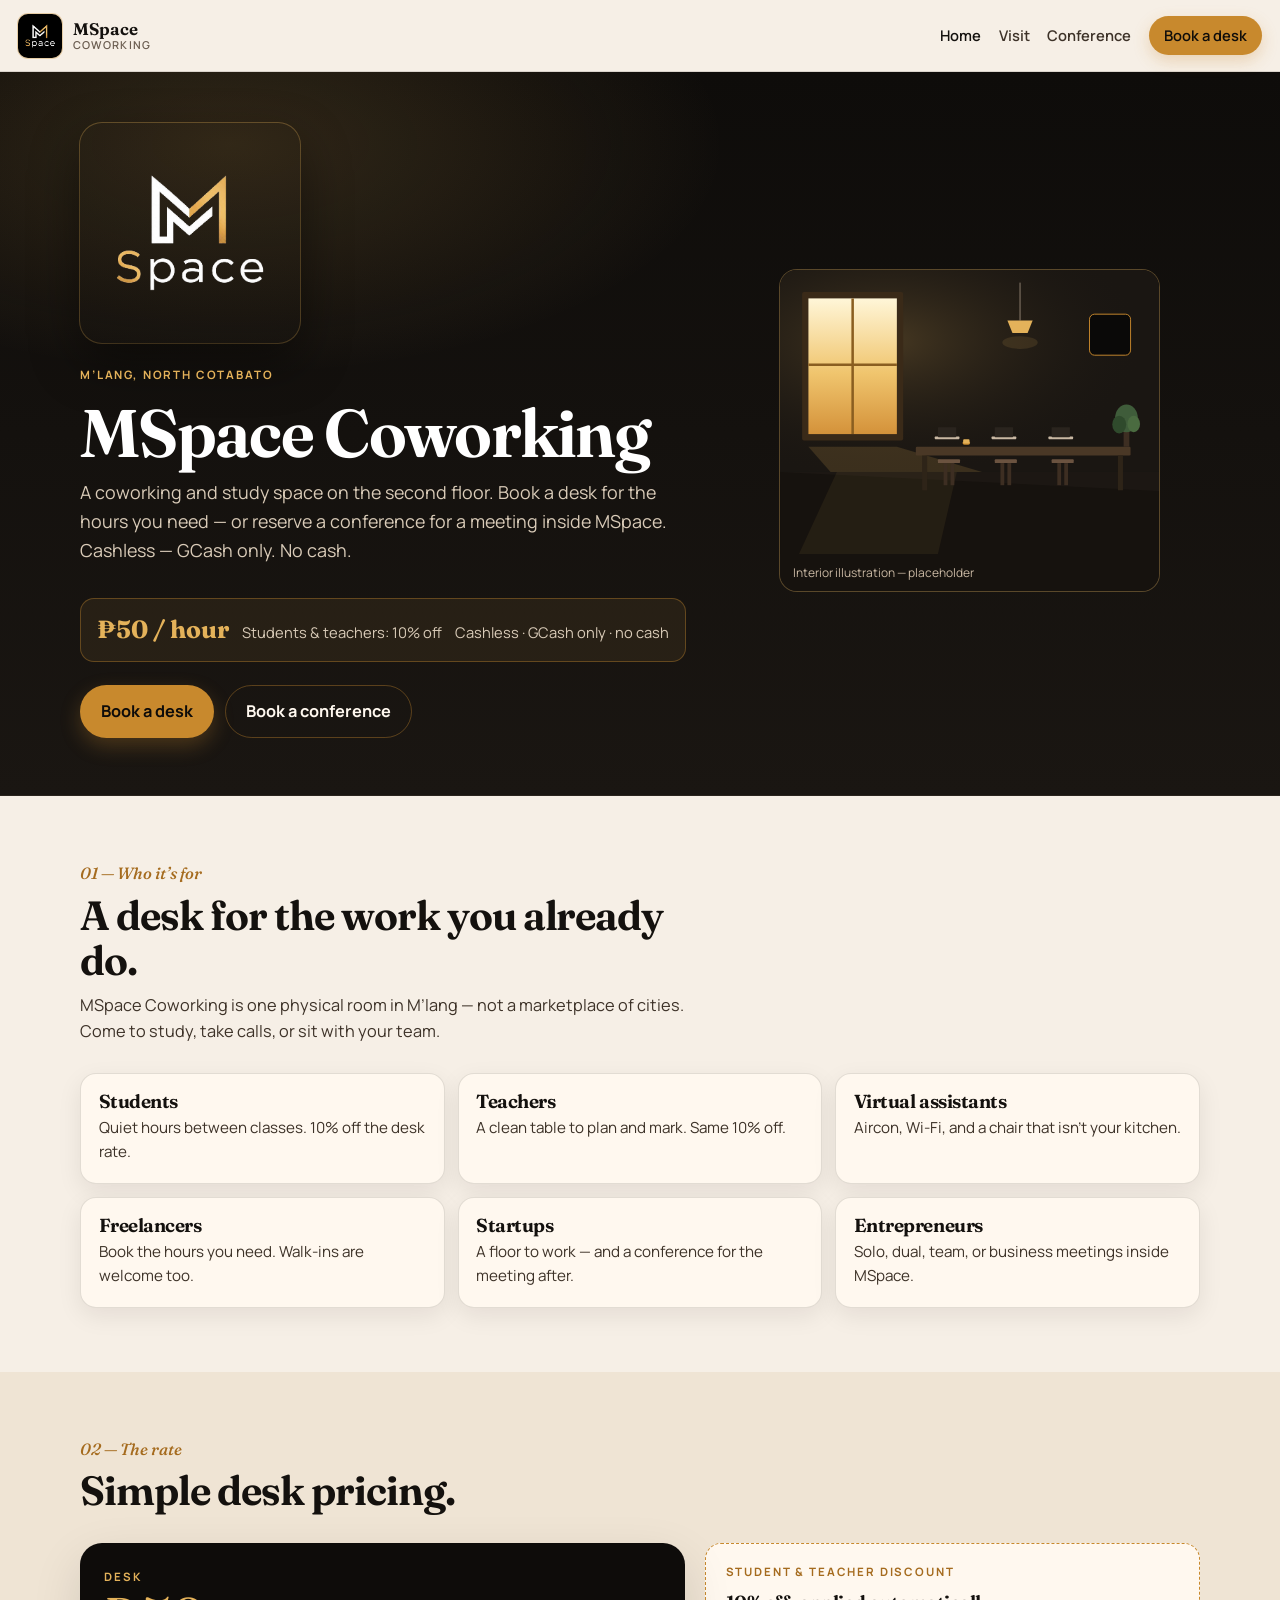
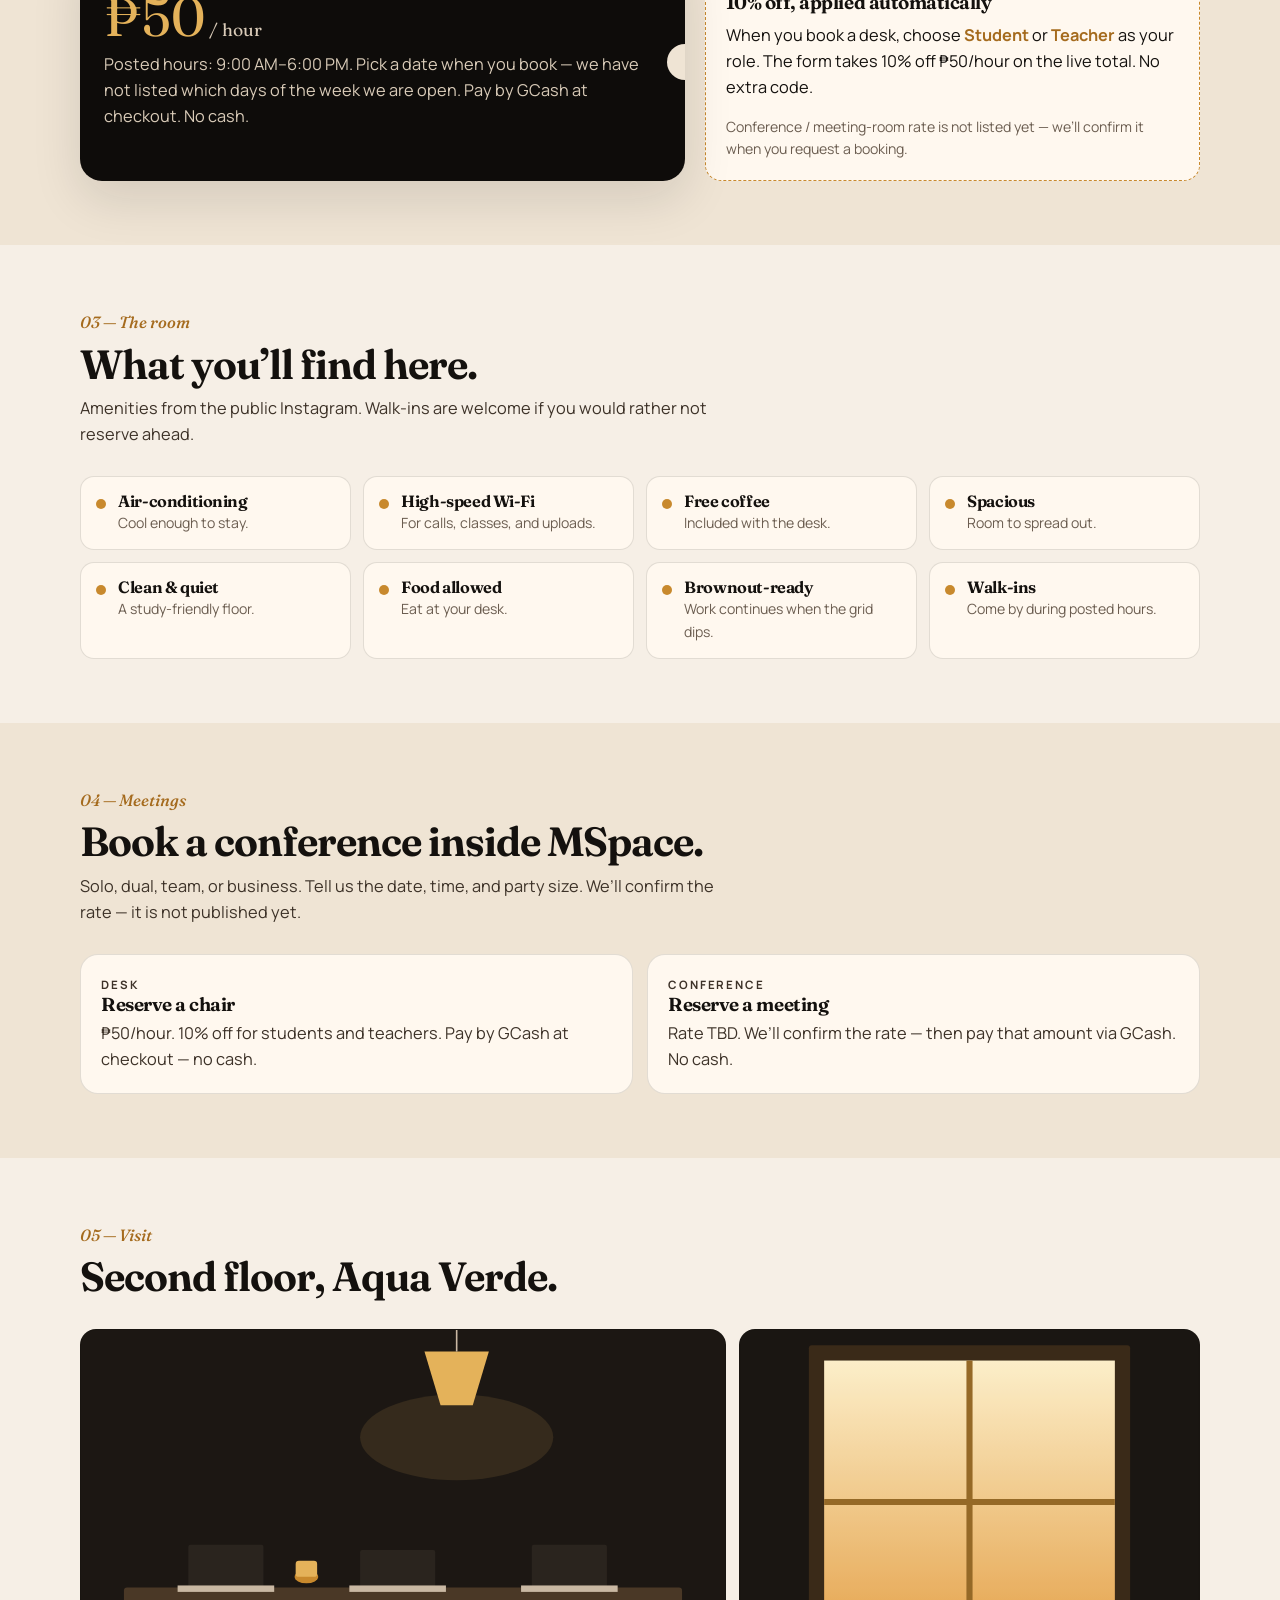
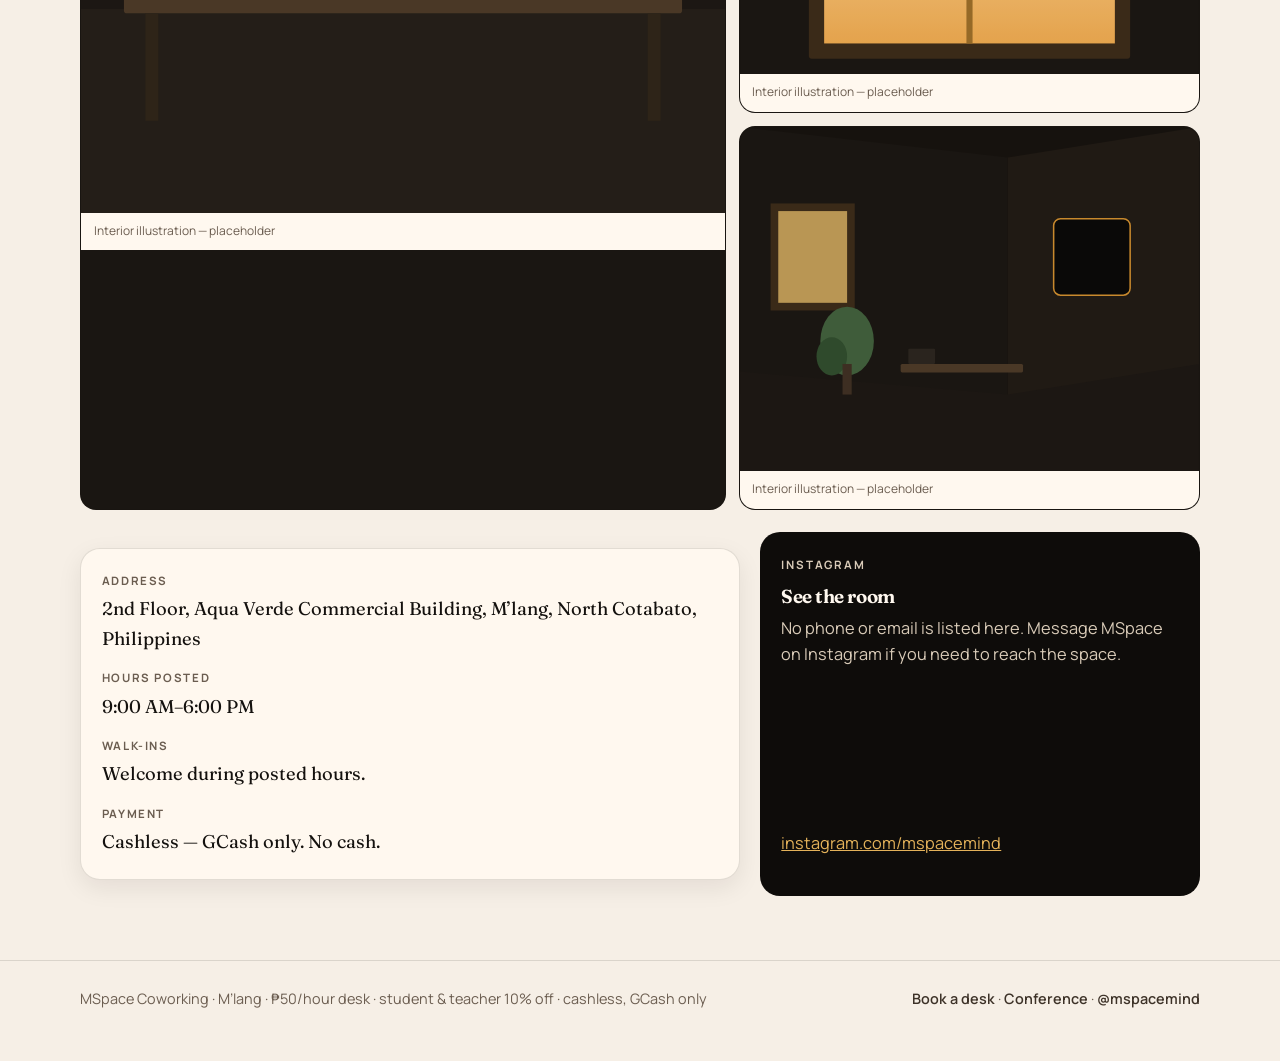
==== commit 6129b525: "Restore cream hospitality look" ====
--- a/index.html
+++ b/index.html
@@ -12,14 +12,14 @@
   <link rel="icon" type="image/png" href="assets/logo-official.png">
   <link rel="preconnect" href="https://fonts.googleapis.com">
   <link rel="preconnect" href="https://fonts.gstatic.com" crossorigin>
-  <link href="https://fonts.googleapis.com/css2?family=IBM+Plex+Mono:wght@400;500&family=Outfit:wght@400;500;600&display=swap" rel="stylesheet">
+  <link href="https://fonts.googleapis.com/css2?family=Fraunces:ital,opsz,wght@0,9..144,500;0,9..144,650;1,9..144,500&family=Manrope:wght@400;500;600;700&display=swap" rel="stylesheet">
   <link rel="stylesheet" href="styles.css">
 </head>
 <body>
   <a class="skip" href="#main">Skip to content</a>
   <header class="nav">
     <a class="nav-brand" href="index.html">
-      <span class="logo-square"><img src="assets/logo-official.png" alt="" width="36" height="36"></span>
+      <span class="logo-square"><img src="assets/logo-official.png" alt="" width="44" height="44"></span>
       <span class="nav-word"><strong>MSpace</strong><span>Coworking</span></span>
     </a>
     <button class="nav-toggle" type="button" aria-expanded="false" aria-controls="nav-menu">Menu</button>
@@ -35,91 +35,56 @@
     <section class="hero">
       <div class="wrap hero-grid">
         <div>
-          <img class="hero-mark" src="assets/logo-official.png" width="72" height="72" alt="MSpace — stacked gold and white M on black">
-          <ul class="hero-status">
-            <li>M’lang, North Cotabato</li>
-            <li>2nd floor</li>
-            <li>09:00–18:00</li>
-            <li>Cashless</li>
-          </ul>
+          <img class="hero-mark" src="assets/logo-official.png" width="220" height="220" alt="MSpace — stacked gold and white M on black">
+          <p class="eyebrow">M’lang, North Cotabato</p>
           <h1>MSpace Coworking</h1>
           <p class="lede">A coworking and study space on the second floor. Book a desk for the hours you need — or reserve a conference for a meeting inside MSpace. Cashless — GCash only. No cash.</p>
+          <div class="rate-chip">
+            <strong>₱50 / hour</strong>
+            <span>Students &amp; teachers: 10% off</span>
+            <span>Cashless · GCash only · no cash</span>
+          </div>
           <div class="hero-actions">
-            <a class="btn btn-solid" href="book.html">Book a desk</a>
+            <a class="btn btn-gold" href="book.html">Book a desk</a>
             <a class="btn btn-ghost" href="conference.html">Book a conference</a>
           </div>
         </div>
-        <div class="data-frame" aria-label="Desk rate">
-          <div class="data-head">
-            <p class="mono-label">Desk rate · data</p>
-            <p class="data-num">₱50</p>
-            <span class="data-unit">/ hour</span>
-            <ul class="data-meta">
-              <li>Students &amp; teachers · 10% off</li>
-              <li>Cashless · GCash only · no cash</li>
-              <li>Days of week · TBD</li>
-            </ul>
-          </div>
-          <div class="geo-panel" aria-hidden="true">
-            <svg viewBox="0 0 560 280" xmlns="http://www.w3.org/2000/svg" preserveAspectRatio="xMidYMid slice">
-              <defs>
-                <pattern id="g" width="28" height="28" patternUnits="userSpaceOnUse">
-                  <path d="M28 0H0V28" fill="none" stroke="rgba(244,245,247,0.07)" stroke-width="1"/>
-                </pattern>
-              </defs>
-              <rect width="560" height="280" fill="#0e1014"/>
-              <rect width="560" height="280" fill="url(#g)"/>
-              <rect x="40" y="36" width="140" height="88" fill="none" stroke="rgba(244,245,247,0.22)" stroke-width="1"/>
-              <rect x="200" y="36" width="140" height="88" fill="none" stroke="rgba(244,245,247,0.22)" stroke-width="1"/>
-              <rect x="360" y="36" width="160" height="88" fill="none" stroke="#c9a44a" stroke-width="1"/>
-              <rect x="40" y="148" width="240" height="88" fill="none" stroke="rgba(244,245,247,0.22)" stroke-width="1"/>
-              <rect x="300" y="148" width="220" height="88" fill="none" stroke="rgba(244,245,247,0.14)" stroke-width="1"/>
-              <line x1="40" y1="36" x2="52" y2="36" stroke="#c9a44a" stroke-width="1"/>
-              <line x1="40" y1="36" x2="40" y2="48" stroke="#c9a44a" stroke-width="1"/>
-              <text x="48" y="28" fill="#5c636e" font-family="IBM Plex Mono, monospace" font-size="9" letter-spacing="1.6">FLR 02 · SCHEMATIC</text>
-              <text x="372" y="84" fill="#8b919c" font-family="IBM Plex Mono, monospace" font-size="9">CONF</text>
-              <text x="52" y="84" fill="#8b919c" font-family="IBM Plex Mono, monospace" font-size="9">DESK</text>
-            </svg>
-          </div>
-        </div>
+        <figure class="hero-panel">
+          <img src="assets/scenes/mlang.svg" alt="Warm interior illustration of a coworking floor with desks and a window">
+          <figcaption class="fig-note">Interior illustration — placeholder</figcaption>
+        </figure>
       </div>
     </section>
 
     <section class="section" id="who">
       <div class="wrap">
         <div class="section-head">
-          <p class="kicker">01 / Audience</p>
+          <p class="kicker">01 — Who it’s for</p>
           <h2>A desk for the work you already do.</h2>
           <p class="section-lead">MSpace Coworking is one physical room in M’lang — not a marketplace of cities. Come to study, take calls, or sit with your team.</p>
         </div>
         <div class="who-grid">
           <article class="who-card">
-            <span class="idx">01</span>
             <h3>Students</h3>
             <p>Quiet hours between classes. 10% off the desk rate.</p>
           </article>
           <article class="who-card">
-            <span class="idx">02</span>
             <h3>Teachers</h3>
             <p>A clean table to plan and mark. Same 10% off.</p>
           </article>
           <article class="who-card">
-            <span class="idx">03</span>
             <h3>Virtual assistants</h3>
             <p>Aircon, Wi-Fi, and a chair that isn’t your kitchen.</p>
           </article>
           <article class="who-card">
-            <span class="idx">04</span>
             <h3>Freelancers</h3>
             <p>Book the hours you need. Walk-ins are welcome too.</p>
           </article>
           <article class="who-card">
-            <span class="idx">05</span>
             <h3>Startups</h3>
             <p>A floor to work — and a conference for the meeting after.</p>
           </article>
           <article class="who-card">
-            <span class="idx">06</span>
             <h3>Entrepreneurs</h3>
             <p>Solo, dual, team, or business meetings inside MSpace.</p>
           </article>
@@ -127,16 +92,16 @@
       </div>
     </section>
 
-    <section class="section" id="pricing">
-      <div class="wrap">
-        <div class="section-head">
-          <p class="kicker">02 / Rate</p>
+    <section class="section tint" id="pricing">
+      <div class="wrap">
+        <div class="section-head">
+          <p class="kicker">02 — The rate</p>
           <h2>Simple desk pricing.</h2>
         </div>
         <div class="price-band">
           <div class="ticket">
-            <p class="eyebrow">Desk</p>
-            <p class="amount">₱50<span>/ hour</span></p>
+            <p class="eyebrow" style="color:var(--gold-bright)">Desk</p>
+            <p class="amount">₱50<span style="font-size:1.1rem;color:#d9cbb8"> / hour</span></p>
             <p>Posted hours: 9:00 AM–6:00 PM. Pick a date when you book — we have not listed which days of the week we are open. Pay by GCash at checkout. No cash.</p>
           </div>
           <div class="discount-callout">
@@ -152,7 +117,7 @@
     <section class="section" id="amenities">
       <div class="wrap">
         <div class="section-head">
-          <p class="kicker">03 / Room</p>
+          <p class="kicker">03 — The room</p>
           <h2>What you’ll find here.</h2>
           <p class="section-lead">Amenities from the public Instagram. Walk-ins are welcome if you would rather not reserve ahead.</p>
         </div>
@@ -169,17 +134,17 @@
       </div>
     </section>
 
-    <section class="section" id="meet">
-      <div class="wrap">
-        <div class="section-head">
-          <p class="kicker">04 / Meetings</p>
+    <section class="section tint" id="meet">
+      <div class="wrap">
+        <div class="section-head">
+          <p class="kicker">04 — Meetings</p>
           <h2>Book a conference inside MSpace.</h2>
           <p class="section-lead">Solo, dual, team, or business. Tell us the date, time, and party size. We’ll confirm the rate — it is not published yet.</p>
         </div>
         <div class="split-cta">
           <a href="book.html">
             <p class="eyebrow">Desk</p>
-            <h3>Reserve a desk</h3>
+            <h3>Reserve a chair</h3>
             <p>₱50/hour. 10% off for students and teachers. Pay by GCash at checkout — no cash.</p>
           </a>
           <a href="conference.html">
@@ -194,42 +159,21 @@
     <section class="section" id="visit">
       <div class="wrap">
         <div class="section-head">
-          <p class="kicker">05 / Visit</p>
+          <p class="kicker">05 — Visit</p>
           <h2>Second floor, Aqua Verde.</h2>
         </div>
-        <div class="gallery">
+        <div class="gallery" style="margin-bottom:1.4rem">
           <figure>
-            <div class="geo-tile" aria-hidden="true">
-              <svg viewBox="0 0 640 360" xmlns="http://www.w3.org/2000/svg" preserveAspectRatio="xMidYMid slice">
-                <rect width="640" height="360" fill="#0e1014"/>
-                <path d="M0 180H640 M320 0V360" stroke="rgba(244,245,247,0.06)" stroke-width="1"/>
-                <rect x="48" y="48" width="544" height="264" fill="none" stroke="rgba(244,245,247,0.18)" stroke-width="1"/>
-                <rect x="80" y="80" width="200" height="120" fill="none" stroke="rgba(244,245,247,0.22)" stroke-width="1"/>
-                <rect x="300" y="80" width="120" height="200" fill="none" stroke="#c9a44a" stroke-width="1"/>
-                <rect x="440" y="80" width="120" height="80" fill="none" stroke="rgba(244,245,247,0.16)" stroke-width="1"/>
-              </svg>
-            </div>
-            <figcaption>Floor schematic — placeholder</figcaption>
+            <img src="assets/scenes/mlang-desk.svg" alt="Placeholder illustration of desks">
+            <figcaption>Interior illustration — placeholder</figcaption>
           </figure>
           <figure>
-            <div class="geo-tile" aria-hidden="true">
-              <svg viewBox="0 0 400 200" xmlns="http://www.w3.org/2000/svg" preserveAspectRatio="xMidYMid slice">
-                <rect width="400" height="200" fill="#0e1014"/>
-                <rect x="24" y="24" width="352" height="152" fill="none" stroke="rgba(244,245,247,0.18)" stroke-width="1"/>
-                <line x1="24" y1="100" x2="376" y2="100" stroke="rgba(201,164,74,0.45)" stroke-width="1"/>
-              </svg>
-            </div>
-            <figcaption>Window axis — placeholder</figcaption>
+            <img src="assets/scenes/mlang-window.svg" alt="Placeholder illustration of a window">
+            <figcaption>Interior illustration — placeholder</figcaption>
           </figure>
           <figure>
-            <div class="geo-tile" aria-hidden="true">
-              <svg viewBox="0 0 400 200" xmlns="http://www.w3.org/2000/svg" preserveAspectRatio="xMidYMid slice">
-                <rect width="400" height="200" fill="#0e1014"/>
-                <circle cx="200" cy="100" r="56" fill="none" stroke="rgba(244,245,247,0.18)" stroke-width="1"/>
-                <rect x="172" y="72" width="56" height="56" fill="none" stroke="#c9a44a" stroke-width="1"/>
-              </svg>
-            </div>
-            <figcaption>Grid node — placeholder</figcaption>
+            <img src="assets/scenes/mlang-corner.svg" alt="Placeholder illustration of a corner of the room">
+            <figcaption>Interior illustration — placeholder</figcaption>
           </figure>
         </div>
         <div class="visit-grid">
--- a/styles.css
+++ b/styles.css
@@ -1,63 +1,54 @@
-/* MSpace Coworking — futuristic-minimalist, 2026
-   Tokens live in :root. Gold is an accent, not a theme. */
-
+/* MSpace Coworking — physical space in M'lang */
 :root {
-  --bg: #07080a;
-  --bg-2: #0b0c10;
-  --panel: #0e1014;
-  --ink: #f4f5f7;
-  --muted: #a3a9b3;
-  --faint: #7d8490;
-  --line: rgba(244, 245, 247, 0.09);
-  --line-2: rgba(244, 245, 247, 0.16);
-  --gold: #c9a44a;
-  --gold-2: #e0c36a;
-  --gold-dim: rgba(201, 164, 74, 0.16);
-  --danger: #ff6b4a;
-  --radius: 2px;
+  --ink: #14110e;
+  --ink-soft: #3d3228;
+  --muted: #6b5d50;
+  --cream: #f6efe6;
+  --cream-2: #efe4d4;
+  --cream-3: #fff8ef;
+  --gold: #c8892d;
+  --gold-bright: #e4b25a;
+  --gold-deep: #a56b1e;
+  --bronze: #8a5e20;
+  --charcoal: #0e0c0a;
+  --charcoal-2: #1a1612;
+  --charcoal-3: #241e18;
+  --line: rgba(20, 17, 14, 0.12);
+  --line-gold: rgba(200, 137, 45, 0.38);
+  --shadow: 0 18px 50px rgba(20, 17, 14, 0.12);
+  --shadow-sm: 0 8px 24px rgba(20, 17, 14, 0.08);
+  --radius: 18px;
   --max: 1120px;
-  --nav-h: 64px;
-  --sans: "Outfit", ui-sans-serif, system-ui, sans-serif;
-  --mono: "IBM Plex Mono", ui-monospace, "SFMono-Regular", monospace;
-  --focus: 0 0 0 1px var(--bg), 0 0 0 3px var(--gold);
+  --nav-h: 72px;
+  --serif: "Fraunces", Georgia, "Times New Roman", serif;
+  --sans: "Manrope", system-ui, sans-serif;
 }
 
 *, *::before, *::after { box-sizing: border-box; }
-html { scroll-behavior: smooth; color-scheme: dark; }
+html { scroll-behavior: smooth; }
 body {
   margin: 0;
   color: var(--ink);
-  background-color: var(--bg);
-  background-image:
-    linear-gradient(rgba(244, 245, 247, 0.028) 1px, transparent 1px),
-    linear-gradient(90deg, rgba(244, 245, 247, 0.028) 1px, transparent 1px);
-  background-size: 56px 56px;
-  background-attachment: fixed;
+  background: var(--cream);
   font-family: var(--sans);
   font-size: 1.02rem;
-  font-weight: 400;
-  line-height: 1.55;
-  letter-spacing: -0.01em;
-  -webkit-font-smoothing: antialiased;
+  line-height: 1.6;
 }
 img { max-width: 100%; display: block; }
-a { color: var(--ink); text-decoration-thickness: 1px; text-underline-offset: 3px; }
-a:hover { color: var(--gold-2); }
+a { color: var(--gold-deep); }
+a:hover { color: var(--ink); }
 button, input, select, textarea { font: inherit; color: inherit; }
 h1, h2, h3, h4 {
-  font-family: var(--sans);
-  font-weight: 500;
-  letter-spacing: -0.038em;
-  line-height: 1.05;
-  margin: 0 0 0.55rem;
-}
-h1 { font-size: clamp(2.4rem, 7vw, 4.4rem); font-weight: 500; }
-h2 { font-size: clamp(1.7rem, 3.6vw, 2.4rem); }
-h3 { font-size: 1.05rem; letter-spacing: -0.02em; font-weight: 500; }
+  font-family: var(--serif);
+  line-height: 1.12;
+  font-weight: 650;
+  letter-spacing: -0.025em;
+  margin: 0 0 0.5rem;
+}
+h1 { font-size: clamp(2.15rem, 7vw, 4.2rem); }
+h2 { font-size: clamp(1.65rem, 4vw, 2.55rem); }
+h3 { font-size: 1.18rem; }
 p { margin: 0 0 1rem; }
-:focus { outline: none; }
-:focus-visible { box-shadow: var(--focus); }
-
 .skip {
   position: absolute;
   left: -999px;
@@ -67,33 +58,27 @@
   left: 12px;
   top: 12px;
   z-index: 80;
-  background: var(--ink);
-  color: var(--bg);
+  background: #fff;
   padding: 8px 12px;
-  border-radius: var(--radius);
+  border-radius: 8px;
 }
 
 .wrap { width: min(var(--max), calc(100% - 2rem)); margin-inline: auto; }
-
-.mono-label,
-.eyebrow,
-.kicker {
-  font-family: var(--mono);
-  font-size: 0.68rem;
-  font-weight: 500;
-  letter-spacing: 0.18em;
+.eyebrow {
   text-transform: uppercase;
-  color: var(--muted);
-  margin: 0 0 0.85rem;
-}
-.kicker { color: var(--faint); }
+  letter-spacing: 0.16em;
+  font-size: 0.72rem;
+  font-weight: 700;
+  color: var(--gold-deep);
+  margin: 0 0 0.7rem;
+}
 .lede {
-  font-size: 1.05rem;
-  color: var(--muted);
-  max-width: 36rem;
-  line-height: 1.6;
-}
-.hint { color: var(--faint); font-size: 0.84rem; font-family: var(--mono); letter-spacing: 0.01em; }
+  font-size: 1.12rem;
+  color: var(--ink-soft);
+  max-width: 38rem;
+}
+.hint { color: var(--muted); font-size: 0.88rem; }
+.gold { color: var(--gold); }
 
 /* NAV */
 .nav {
@@ -105,95 +90,74 @@
   justify-content: space-between;
   gap: 1rem;
   min-height: var(--nav-h);
-  padding: 0 1.1rem;
-  background: rgba(7, 8, 10, 0.86);
-  backdrop-filter: blur(18px);
+  padding: 0.5rem 1.1rem;
+  background: rgba(246, 239, 230, 0.92);
+  backdrop-filter: blur(16px);
   border-bottom: 1px solid var(--line);
 }
-.nav::after {
-  content: "";
-  position: absolute;
-  left: 0;
-  right: 0;
-  bottom: -1px;
-  height: 1px;
-  background: linear-gradient(90deg, var(--gold), transparent 42%);
-  opacity: 0.55;
-  pointer-events: none;
-}
 .nav-brand {
   display: flex;
   align-items: center;
-  gap: 0.75rem;
+  gap: 0.7rem;
   text-decoration: none;
   color: var(--ink);
 }
 .logo-square {
-  width: 36px;
-  height: 36px;
-  border-radius: 0;
+  width: 44px;
+  height: 44px;
+  border-radius: 10px;
   overflow: hidden;
   background: #000;
   flex-shrink: 0;
-  border: 1px solid var(--line-2);
+  box-shadow: 0 0 0 1px rgba(200, 137, 45, 0.35);
 }
 .logo-square img { width: 100%; height: 100%; object-fit: cover; }
 .nav-word {
   display: flex;
   flex-direction: column;
-  line-height: 1.05;
+  line-height: 1.1;
 }
 .nav-word strong {
-  font-family: var(--sans);
-  font-size: 0.95rem;
-  font-weight: 500;
-  letter-spacing: -0.03em;
+  font-family: var(--serif);
+  font-size: 1.05rem;
+  font-weight: 650;
 }
 .nav-word span {
-  font-family: var(--mono);
-  font-size: 0.58rem;
-  letter-spacing: 0.16em;
+  font-size: 0.68rem;
+  letter-spacing: 0.12em;
   text-transform: uppercase;
-  color: var(--faint);
-  font-weight: 500;
+  color: var(--muted);
+  font-weight: 600;
 }
 .nav-toggle {
   display: none;
-  border: 1px solid var(--line-2);
-  background: transparent;
-  border-radius: var(--radius);
-  padding: 0.4rem 0.75rem;
+  border: 1px solid var(--line);
+  background: var(--cream-3);
+  border-radius: 999px;
+  padding: 0.4rem 0.9rem;
   cursor: pointer;
-  font-family: var(--mono);
-  font-size: 0.68rem;
-  letter-spacing: 0.14em;
-  text-transform: uppercase;
-  color: var(--ink);
 }
 .nav-links {
   display: flex;
   align-items: center;
-  gap: 0.2rem 1.35rem;
+  gap: 0.35rem 1.1rem;
 }
 .nav-links a {
   text-decoration: none;
-  color: var(--muted);
-  font-family: var(--mono);
-  font-weight: 400;
-  font-size: 0.72rem;
-  letter-spacing: 0.12em;
-  text-transform: uppercase;
+  color: var(--ink-soft);
+  font-weight: 600;
+  font-size: 0.92rem;
 }
 .nav-links a:hover,
 .nav-links a[aria-current="page"] { color: var(--ink); }
 .nav-links .nav-cta {
-  border: 1px solid var(--gold);
-  color: var(--bg) !important;
   background: var(--gold);
-  padding: 0.45rem 0.8rem;
-  border-radius: var(--radius);
-}
-.nav-links .nav-cta:hover { background: var(--gold-2); border-color: var(--gold-2); color: var(--bg) !important; }
+  color: var(--charcoal) !important;
+  padding: 0.5rem 0.95rem;
+  border-radius: 999px;
+  box-shadow: 0 6px 16px rgba(200, 137, 45, 0.28);
+}
+.nav-links .nav-cta:hover { background: var(--gold-bright); }
 
 /* BUTTONS */
 .btn {
@@ -203,321 +167,235 @@
   gap: 0.4rem;
   text-decoration: none;
   border: 1px solid transparent;
-  border-radius: var(--radius);
-  padding: 0.72rem 1.15rem;
-  font-family: var(--mono);
-  font-size: 0.72rem;
-  font-weight: 500;
-  letter-spacing: 0.12em;
-  text-transform: uppercase;
+  border-radius: 999px;
+  padding: 0.78rem 1.25rem;
+  font-weight: 700;
   cursor: pointer;
-  background: transparent;
-  transition: background 0.12s ease, border-color 0.12s ease, color 0.12s ease;
-}
-.btn-solid,
+  transition: transform 0.12s ease, background 0.12s ease;
+}
+.btn:hover { transform: translateY(-1px); }
 .btn-gold {
   background: var(--gold);
-  color: var(--bg);
-  border-color: var(--gold);
-}
-.btn-solid:hover,
-.btn-gold:hover { background: var(--gold-2); border-color: var(--gold-2); color: var(--bg); }
+  color: var(--charcoal);
+  box-shadow: 0 8px 20px rgba(200, 137, 45, 0.28);
+}
+.btn-gold:hover { background: var(--gold-bright); color: var(--charcoal); }
 .btn-ghost {
   background: transparent;
-  border-color: var(--line-2);
+  border-color: var(--line-gold);
+  color: var(--cream-3);
+}
+.btn-ghost:hover { background: rgba(228, 178, 90, 0.12); color: #fff; }
+.btn-outline {
+  background: var(--cream-3);
+  border-color: var(--line);
   color: var(--ink);
 }
-.btn-ghost:hover { border-color: var(--gold); color: var(--ink); }
-.btn-outline {
-  background: transparent;
-  border-color: var(--line-2);
-  color: var(--ink);
-}
-.btn-outline:hover { border-color: var(--ink); }
-.hero-actions, .cta-row, .form-actions {
-  display: flex;
-  flex-wrap: wrap;
-  gap: 0.65rem;
-}
-.hero-actions { margin-top: 1.8rem; }
+.btn-outline:hover { border-color: var(--gold); color: var(--ink); }
+.btn-dark {
+  background: var(--charcoal);
+  color: var(--cream-3);
+}
+.hero-actions, .cta-row { display: flex; flex-wrap: wrap; gap: 0.7rem; margin-top: 1.4rem; }
 
 /* HERO */
 .hero {
+  background:
+    radial-gradient(900px 420px at 18% 10%, rgba(228, 178, 90, 0.16), transparent 55%),
+    linear-gradient(180deg, var(--charcoal) 0%, var(--charcoal-2) 100%);
+  color: var(--cream-3);
+  padding: 3.2rem 0 3.6rem;
+  border-bottom: 1px solid #2a241e;
+}
+.hero-grid {
+  display: grid;
+  gap: 2.2rem;
+}
+.hero .eyebrow { color: var(--gold-bright); }
+.hero h1 { color: #fff; }
+.hero .lede { color: #d9cbb8; }
+.hero-mark {
+  width: min(220px, 52vw);
+  margin: 0 0 1.4rem;
+  border-radius: 22px;
+  overflow: hidden;
+  box-shadow: 0 20px 50px rgba(0,0,0,.45), 0 0 0 1px rgba(228,178,90,.35);
+}
+.hero-mark img { width: 100%; height: auto; }
+.rate-chip {
+  display: inline-flex;
+  flex-wrap: wrap;
+  align-items: baseline;
+  gap: 0.45rem 0.8rem;
+  margin-top: 1.1rem;
+  padding: 0.7rem 1rem;
+  border: 1px solid var(--line-gold);
+  border-radius: 14px;
+  background: rgba(228, 178, 90, 0.08);
+}
+.rate-chip strong {
+  font-family: var(--serif);
+  font-size: 1.55rem;
+  color: var(--gold-bright);
+}
+.rate-chip span { color: #d9cbb8; font-size: 0.92rem; }
+.hero-panel {
+  border-radius: var(--radius);
+  overflow: hidden;
+  border: 1px solid rgba(228, 178, 90, 0.28);
+  background: var(--charcoal-3);
+  min-height: 240px;
+}
+.hero-panel img { width: 100%; height: 100%; object-fit: cover; min-height: 260px; }
+.fig-note {
+  margin: 0;
+  padding: 0.55rem 0.8rem;
+  font-size: 0.75rem;
+  color: #c9b8a3;
+  background: #16120e;
+}
+
+/* SECTIONS */
+.section { padding: 4rem 0; }
+.section.tint { background: var(--cream-2); }
+.section.dark {
+  background: var(--charcoal);
+  color: var(--cream-3);
+}
+.section.dark .eyebrow { color: var(--gold-bright); }
+.section.dark .section-lead,
+.section.dark p { color: #d9cbb8; }
+.kicker {
+  font-family: var(--serif);
+  font-style: italic;
+  font-weight: 500;
+  color: var(--gold-deep);
+  margin: 0 0 0.4rem;
+}
+.section-head { margin-bottom: 1.8rem; max-width: 40rem; }
+.section-lead { color: var(--ink-soft); }
+
+.who-grid {
+  display: grid;
+  grid-template-columns: 1fr 1fr;
+  gap: 0.8rem;
+}
+.who-card {
+  background: var(--cream-3);
+  border: 1px solid var(--line);
+  border-radius: 16px;
+  padding: 1.05rem 1.1rem 1.15rem;
+  box-shadow: var(--shadow-sm);
+}
+.who-card h3 { margin-bottom: 0.25rem; }
+.who-card p { margin: 0; color: var(--ink-soft); font-size: 0.95rem; }
+
+.price-band {
+  display: grid;
+  gap: 1.2rem;
+}
+.ticket {
+  background: var(--charcoal);
+  color: var(--cream-3);
+  border-radius: 22px;
+  padding: 1.6rem 1.5rem 1.5rem;
   position: relative;
-  padding: 3.4rem 0 3.8rem;
-  border-bottom: 1px solid var(--line);
   overflow: hidden;
-}
-.hero-grid {
-  display: grid;
-  gap: 2.4rem;
-}
-.hero-mark {
-  width: 72px;
-  height: 72px;
-  margin: 0 0 1.5rem;
-  border: 1px solid var(--line-2);
-  background: #000;
-}
-.hero h1 { color: var(--ink); margin-bottom: 1rem; }
-.hero .lede { color: var(--muted); }
-.hero-status {
-  display: flex;
-  flex-wrap: wrap;
-  gap: 0.45rem 1.1rem;
-  margin: 0 0 1.4rem;
-  padding: 0;
-  list-style: none;
-  font-family: var(--mono);
-  font-size: 0.68rem;
+  box-shadow: var(--shadow);
+}
+.ticket::after {
+  content: "";
+  position: absolute;
+  right: -18px;
+  top: 50%;
+  width: 36px;
+  height: 36px;
+  background: var(--cream-2);
+  border-radius: 50%;
+  transform: translateY(-50%);
+}
+.ticket .amount {
+  font-family: var(--serif);
+  font-size: clamp(2.4rem, 6vw, 3.4rem);
+  color: var(--gold-bright);
+  line-height: 1;
+  margin: 0.2rem 0 0.4rem;
+}
+.ticket p { color: #d9cbb8; margin: 0; }
+.discount-callout {
+  background: #fff8ef;
+  border: 1px dashed var(--gold);
+  border-radius: 16px;
+  padding: 1.2rem 1.25rem;
+}
+.discount-callout strong { color: var(--gold-deep); }
+
+.amenity-grid {
+  display: grid;
+  grid-template-columns: 1fr 1fr;
+  gap: 0.75rem;
+}
+.amenity {
+  display: flex;
+  gap: 0.75rem;
+  align-items: flex-start;
+  background: var(--cream-3);
+  border: 1px solid var(--line);
+  border-radius: 14px;
+  padding: 0.9rem 0.95rem;
+}
+.amenity .dot {
+  width: 10px;
+  height: 10px;
+  margin-top: 0.45rem;
+  border-radius: 50%;
+  background: var(--gold);
+  flex-shrink: 0;
+}
+.amenity h3 { font-size: 1.02rem; margin: 0 0 0.15rem; }
+.amenity p { margin: 0; font-size: 0.88rem; color: var(--muted); }
+
+.gallery {
+  display: grid;
+  gap: 0.8rem;
+}
+.gallery figure {
+  margin: 0;
+  border-radius: 16px;
+  overflow: hidden;
+  border: 1px solid var(--line);
+  background: #1a1612;
+}
+.gallery figcaption {
+  padding: 0.5rem 0.8rem 0.65rem;
+  font-size: 0.75rem;
+  color: var(--muted);
+  background: var(--cream-3);
+}
+
+.visit-grid {
+  display: grid;
+  gap: 1.2rem;
+}
+.place-card {
+  background: var(--cream-3);
+  border: 1px solid var(--line);
+  border-radius: 20px;
+  padding: 1.4rem 1.3rem;
+  box-shadow: var(--shadow-sm);
+}
+.place-card dt {
+  font-size: 0.72rem;
   letter-spacing: 0.14em;
   text-transform: uppercase;
-  color: var(--faint);
-}
-.hero-status li { display: flex; align-items: center; gap: 0.45rem; }
-.hero-status li::before {
-  content: "";
-  width: 4px;
-  height: 4px;
-  background: var(--gold);
-}
-
-.data-frame {
-  border: 1px solid var(--line);
-  background: var(--panel);
-  position: relative;
-  min-height: 420px;
-  display: grid;
-  grid-template-rows: auto 1fr;
-}
-.data-frame::before,
-.data-frame::after {
-  content: "";
-  position: absolute;
-  width: 12px;
-  height: 12px;
-  border-color: var(--gold);
-  border-style: solid;
-  pointer-events: none;
-}
-.data-frame::before { top: -1px; left: -1px; border-width: 1px 0 0 1px; }
-.data-frame::after { bottom: -1px; right: -1px; border-width: 0 1px 1px 0; }
-.data-head {
-  padding: 1.15rem 1.2rem 1rem;
-  border-bottom: 1px solid var(--line);
-  display: grid;
-  gap: 0.15rem;
-}
-.data-head .mono-label { margin: 0; color: var(--faint); }
-.data-num {
-  font-family: var(--sans);
-  font-size: clamp(4.2rem, 10vw, 6.4rem);
-  font-weight: 500;
-  letter-spacing: -0.06em;
-  line-height: 0.9;
-  margin: 0.15rem 0 0;
-  color: var(--ink);
-}
-.data-unit {
-  font-family: var(--mono);
-  font-size: 0.72rem;
-  letter-spacing: 0.16em;
-  text-transform: uppercase;
   color: var(--muted);
-}
-.data-meta {
-  margin: 0.85rem 0 0;
-  padding: 0;
-  list-style: none;
-  display: grid;
-  gap: 0.35rem;
-  font-family: var(--mono);
-  font-size: 0.72rem;
-  color: var(--muted);
-  letter-spacing: 0.04em;
-}
-.geo-panel {
-  position: relative;
-  min-height: 220px;
-  overflow: hidden;
-  background:
-    repeating-linear-gradient(
-      to bottom,
-      transparent 0 3px,
-      rgba(244, 245, 247, 0.015) 3px 4px
-    );
-}
-.geo-panel svg { width: 100%; height: 100%; display: block; }
-.fig-note {
-  margin: 0;
-  padding: 0.45rem 0.8rem;
-  font-family: var(--mono);
-  font-size: 0.62rem;
-  letter-spacing: 0.12em;
-  text-transform: uppercase;
-  color: var(--faint);
-  border-top: 1px solid var(--line);
-}
-
-/* SECTIONS */
-.section { padding: 4.2rem 0; border-bottom: 1px solid var(--line); }
-.section.tint { background: transparent; }
-.section-head { margin-bottom: 2rem; max-width: 38rem; }
-.section-lead { color: var(--muted); }
-
-.who-grid {
-  display: grid;
-  grid-template-columns: 1fr 1fr;
-  gap: 0;
-  border: 1px solid var(--line);
-}
-.who-card {
-  background: transparent;
-  border: 0;
-  border-right: 1px solid var(--line);
-  border-bottom: 1px solid var(--line);
-  padding: 1.15rem 1.1rem 1.25rem;
-  margin: 0;
-}
-.who-card:nth-child(2n) { border-right: 0; }
-.who-card:nth-last-child(-n+2) { border-bottom: 0; }
-.who-card .idx {
-  font-family: var(--mono);
-  font-size: 0.62rem;
-  letter-spacing: 0.16em;
-  color: var(--faint);
-  display: block;
-  margin-bottom: 0.55rem;
-}
-.who-card h3 { margin-bottom: 0.3rem; }
-.who-card p { margin: 0; color: var(--muted); font-size: 0.92rem; }
-
-.price-band {
-  display: grid;
-  gap: 0;
-  border: 1px solid var(--line);
-}
-.ticket {
-  background: var(--panel);
-  color: var(--ink);
-  border-radius: 0;
-  padding: 1.6rem 1.4rem 1.5rem;
-  position: relative;
-  overflow: hidden;
-  border-bottom: 1px solid var(--line);
-}
-.ticket .amount {
-  font-family: var(--sans);
-  font-size: clamp(4rem, 12vw, 7rem);
-  font-weight: 500;
-  letter-spacing: -0.07em;
-  color: var(--ink);
-  line-height: 0.88;
-  margin: 0.15rem 0 0.55rem;
-}
-.ticket .amount span {
-  font-family: var(--mono);
-  font-size: 0.78rem;
-  letter-spacing: 0.16em;
-  text-transform: uppercase;
-  color: var(--muted);
-  margin-left: 0.4rem;
-}
-.ticket p { color: var(--muted); margin: 0; max-width: 36rem; }
-.discount-callout {
-  background: transparent;
-  border: 0;
-  border-radius: 0;
-  padding: 1.4rem 1.35rem;
-}
-.discount-callout h3 { font-size: 1.2rem; }
-.discount-callout p { color: var(--muted); }
-
-.amenity-grid {
-  display: grid;
-  grid-template-columns: 1fr;
-  gap: 0;
-  border-top: 1px solid var(--line);
-}
-.amenity {
-  display: grid;
-  grid-template-columns: 28px 1fr;
-  gap: 0.85rem;
-  align-items: start;
-  background: transparent;
-  border: 0;
-  border-bottom: 1px solid var(--line);
-  border-radius: 0;
-  padding: 0.95rem 0.1rem;
-}
-.amenity .dot {
-  width: 6px;
-  height: 6px;
-  margin-top: 0.5rem;
-  border-radius: 0;
-  background: var(--gold);
-  flex-shrink: 0;
-}
-.amenity h3 { font-size: 0.98rem; margin: 0 0 0.12rem; }
-.amenity p { margin: 0; font-size: 0.86rem; color: var(--faint); }
-
-.gallery {
-  display: grid;
-  gap: 0;
-  border: 1px solid var(--line);
-  margin-bottom: 1.4rem;
-}
-.gallery figure {
-  margin: 0;
-  border-radius: 0;
-  overflow: hidden;
-  border: 0;
-  border-bottom: 1px solid var(--line);
-  background: var(--panel);
-}
-.gallery figure:last-child { border-bottom: 0; }
-.gallery figcaption {
-  padding: 0.45rem 0.75rem 0.55rem;
-  font-family: var(--mono);
-  font-size: 0.62rem;
-  letter-spacing: 0.12em;
-  text-transform: uppercase;
-  color: var(--faint);
-  background: transparent;
-  border-top: 1px solid var(--line);
-}
-.geo-tile {
-  min-height: 140px;
-  position: relative;
-  overflow: hidden;
-}
-
-.visit-grid {
-  display: grid;
-  gap: 0;
-  border: 1px solid var(--line);
-}
-.place-card {
-  background: transparent;
-  border: 0;
-  border-radius: 0;
-  padding: 1.35rem 1.25rem;
-  margin: 0;
-  border-bottom: 1px solid var(--line);
-}
-.place-card dt {
-  font-family: var(--mono);
-  font-size: 0.62rem;
-  letter-spacing: 0.16em;
-  text-transform: uppercase;
-  color: var(--faint);
-  font-weight: 500;
-  margin: 0 0 0.28rem;
+  font-weight: 700;
+  margin: 0 0 0.25rem;
 }
 .place-card dd {
-  margin: 0 0 1.05rem;
-  font-size: 1.05rem;
-  letter-spacing: -0.02em;
+  margin: 0 0 1rem;
+  font-family: var(--serif);
+  font-size: 1.15rem;
 }
 .place-card dd:last-child { margin-bottom: 0; }
 .ig-card {
@@ -525,237 +403,196 @@
   flex-direction: column;
   justify-content: space-between;
   gap: 1rem;
-  background: var(--panel);
-  color: var(--ink);
-  border-radius: 0;
-  padding: 1.4rem 1.25rem;
-}
-.ig-card p { color: var(--muted); }
-.ig-card a {
-  font-family: var(--mono);
-  font-size: 0.78rem;
-  letter-spacing: 0.08em;
-  color: var(--ink);
-}
+  background: var(--charcoal);
+  color: var(--cream-3);
+  border-radius: 20px;
+  padding: 1.5rem 1.35rem;
+}
+.ig-card p { color: #d9cbb8; }
+.ig-card a { color: var(--gold-bright); }
 
 .split-cta {
   display: grid;
-  gap: 0;
-  border: 1px solid var(--line);
+  gap: 0.9rem;
 }
 .split-cta a {
   display: block;
   text-decoration: none;
   color: inherit;
-  border-radius: 0;
-  padding: 1.4rem 1.25rem;
-  border: 0;
-  border-bottom: 1px solid var(--line);
-  background: transparent;
-}
-.split-cta a:last-child { border-bottom: 0; }
-.split-cta a:hover { background: rgba(244, 245, 247, 0.025); }
-.split-cta h3 { margin-bottom: 0.35rem; font-size: 1.35rem; }
-.split-cta p { margin: 0; color: var(--muted); }
+  border-radius: 18px;
+  padding: 1.3rem 1.25rem;
+  border: 1px solid var(--line);
+  background: var(--cream-3);
+}
+.split-cta a:hover { border-color: var(--gold); }
+.split-cta h3 { margin-bottom: 0.3rem; }
+.split-cta p { margin: 0; color: var(--ink-soft); }
 
 /* FORMS */
 .page-hero {
-  padding: 2.4rem 0 1.1rem;
-  border-bottom: 1px solid var(--line);
-  margin-bottom: 1.6rem;
-}
-.page-hero h1 { font-size: clamp(2rem, 5vw, 3.1rem); }
+  padding: 2.2rem 0 0.4rem;
+}
+.page-hero h1 { font-size: clamp(1.9rem, 5vw, 3rem); }
 .book-layout {
   display: grid;
-  gap: 1.2rem;
+  gap: 1.4rem;
   padding-bottom: 3.5rem;
 }
 .form-card, .receipt, .confirm-card {
-  background: var(--panel);
-  border: 1px solid var(--line);
-  border-radius: var(--radius);
-  padding: 1.2rem 1.1rem 1.3rem;
-  box-shadow: none;
+  background: var(--cream-3);
+  border: 1px solid var(--line);
+  border-radius: 20px;
+  padding: 1.25rem 1.15rem 1.4rem;
+  box-shadow: var(--shadow-sm);
 }
 .form-grid {
   display: grid;
-  gap: 0.85rem;
+  gap: 0.9rem;
 }
 .form-grid .full { grid-column: 1 / -1; }
 label {
   display: flex;
   flex-direction: column;
-  gap: 0.38rem;
-  font-family: var(--mono);
-  font-size: 0.64rem;
-  font-weight: 500;
-  letter-spacing: 0.14em;
-  text-transform: uppercase;
-  color: var(--muted);
+  gap: 0.35rem;
+  font-size: 0.86rem;
+  font-weight: 700;
+  color: var(--ink-soft);
 }
 input, select, textarea {
-  background: #07080a;
-  border: 1px solid var(--line-2);
-  border-radius: var(--radius);
-  padding: 0.72rem 0.8rem;
+  background: #fff;
+  border: 1px solid var(--line);
+  border-radius: 12px;
+  padding: 0.7rem 0.8rem;
   outline: none;
-  color: var(--ink);
-  font-family: var(--sans);
-  font-size: 1rem;
-  letter-spacing: -0.01em;
-  text-transform: none;
-}
-input::placeholder, textarea::placeholder { color: var(--faint); }
+}
 input:focus, select:focus, textarea:focus {
   border-color: var(--gold);
-  box-shadow: var(--focus);
-}
-textarea { min-height: 84px; resize: vertical; }
-option { background: #0e1014; color: var(--ink); }
-input[type='date'], input[type='time'] { color-scheme: dark; }
-select { appearance: none; background-image: linear-gradient(45deg, transparent 50%, var(--muted) 50%), linear-gradient(135deg, var(--muted) 50%, transparent 50%); background-position: calc(100% - 16px) 50%, calc(100% - 11px) 50%; background-size: 5px 5px, 5px 5px; background-repeat: no-repeat; padding-right: 2rem; }
+  box-shadow: 0 0 0 3px rgba(200, 137, 45, 0.18);
+}
+textarea { min-height: 72px; resize: vertical; }
 .role-note {
   display: none;
   margin: 0;
   padding: 0.7rem 0.85rem;
-  background: transparent;
-  border: 1px solid var(--gold-dim);
-  border-radius: var(--radius);
+  background: #fff4dc;
+  border: 1px solid var(--line-gold);
+  border-radius: 12px;
   color: var(--ink);
-  font-family: var(--mono);
-  font-size: 0.75rem;
-  letter-spacing: 0.02em;
-  text-transform: none;
+  font-size: 0.9rem;
 }
 .role-note.on { display: block; }
+.form-actions { display: flex; flex-wrap: wrap; gap: 0.6rem; margin-top: 0.4rem; }
 .error {
-  color: var(--danger);
-  font-size: 0.86rem;
-  font-family: var(--mono);
+  color: #8a2a12;
+  font-size: 0.88rem;
   margin: 0;
 }
 .tbd-banner {
-  background: transparent;
-  border: 1px solid var(--line-2);
-  border-left: 2px solid var(--gold);
-  border-radius: 0;
+  background: #fff4dc;
+  border: 1px dashed var(--gold);
+  border-radius: 14px;
   padding: 0.9rem 1rem;
   margin-bottom: 1rem;
-  color: var(--muted);
-  font-size: 0.92rem;
-}
-.tbd-banner strong { color: var(--ink); font-weight: 500; }
-
-.receipt h2 { font-size: 1.2rem; letter-spacing: -0.03em; }
+}
+.tbd-banner strong { color: var(--gold-deep); }
+
+.receipt h2 { font-size: 1.35rem; }
+.receipt dl { margin: 0.6rem 0 0; }
 .receipt-row {
   display: flex;
   justify-content: space-between;
   gap: 1rem;
   padding: 0.55rem 0;
   border-bottom: 1px solid var(--line);
-  font-size: 0.92rem;
-}
-.receipt-row dt {
-  color: var(--faint);
-  font-family: var(--mono);
-  font-size: 0.68rem;
-  letter-spacing: 0.1em;
-  text-transform: uppercase;
-  font-weight: 400;
-}
-.receipt-row dd { margin: 0; font-weight: 500; text-align: right; }
+  font-size: 0.95rem;
+}
+.receipt-row dt { color: var(--muted); font-weight: 500; }
+.receipt-row dd { margin: 0; font-weight: 700; }
 .receipt-total {
   display: flex;
   justify-content: space-between;
   align-items: baseline;
-  margin-top: 0.95rem;
-}
-.receipt-total span {
-  font-size: 0.68rem;
-  color: var(--faint);
-  font-family: var(--mono);
-  letter-spacing: 0.14em;
-  text-transform: uppercase;
-}
-.receipt-total strong {
-  font-size: clamp(2rem, 5vw, 2.8rem);
-  font-weight: 500;
-  letter-spacing: -0.05em;
-  color: var(--ink);
-}
+  margin-top: 0.9rem;
+  font-family: var(--serif);
+}
+.receipt-total span { font-size: 0.95rem; color: var(--muted); font-family: var(--sans); }
+.receipt-total strong { font-size: 2rem; color: var(--gold-deep); }
 .demo-note {
-  margin-top: 0.95rem;
+  margin-top: 0.9rem;
   padding: 0.75rem 0.85rem;
-  background: transparent;
-  border: 1px solid var(--line);
-  border-radius: var(--radius);
-  font-size: 0.84rem;
-  color: var(--muted);
-}
-
-.confirm-card { display: none; text-align: left; background: transparent; border: 0; padding: 0; }
+  background: var(--cream-2);
+  border-radius: 12px;
+  font-size: 0.88rem;
+  color: var(--ink-soft);
+}
+
+.confirm-card { display: none; text-align: left; }
 .confirm-card.show { display: block; }
-.confirm-card h2 { color: var(--ink); }
+.confirm-card h2 { color: var(--gold-deep); }
 .hidden { display: none !important; }
 
-.checkout-wrap { padding-bottom: 3.5rem; }
+.checkout-wrap {
+  padding-bottom: 3.5rem;
+}
 .checkout-lede {
-  font-size: 1.02rem;
-  color: var(--muted);
+  font-size: 1.08rem;
+  color: var(--ink-soft);
   max-width: 36rem;
-  margin-bottom: 1.4rem;
+  margin-bottom: 1.2rem;
 }
 .checkout-grid {
   display: grid;
-  gap: 1.2rem;
-  border: 1px solid var(--line);
-  background: var(--panel);
-  padding: 1rem;
+  gap: 1.4rem;
 }
 .gcash-poster {
   margin: 0;
-  background: #07080a;
-  border-radius: 0;
-  padding: 0.55rem;
-  border: 1px solid var(--line);
-  box-shadow: none;
+  background: var(--charcoal);
+  border-radius: 18px;
+  padding: 0.7rem;
+  border: 1px solid var(--line-gold);
+  box-shadow: var(--shadow);
 }
 .gcash-poster img {
   width: 100%;
   height: auto;
-  border-radius: 0;
+  border-radius: 10px;
   background: #0070e0;
 }
-.checkout-pay { padding: 0.4rem 0.2rem; }
 .checkout-pay .checkout-amount {
-  font-family: var(--sans);
-  font-size: clamp(3.2rem, 8vw, 5.4rem);
-  font-weight: 500;
-  letter-spacing: -0.06em;
-  color: var(--ink);
-  line-height: 0.9;
-  margin: 0.1rem 0 0.5rem;
+  font-family: var(--serif);
+  font-size: clamp(2.3rem, 6vw, 3.4rem);
+  color: var(--gold-deep);
+  line-height: 1;
+  margin: 0 0 0.45rem;
 }
 .checkout-pay .hint { margin-bottom: 0.9rem; }
 .pay-callout {
-  background: transparent;
-  border: 1px solid var(--line-2);
-  border-left: 2px solid var(--gold);
-  border-radius: 0;
+  background: #fff4dc;
+  border: 1px solid var(--line-gold);
+  border-radius: 14px;
   padding: 0.85rem 0.95rem;
   margin: 0 0 0.4rem;
+  color: var(--ink);
+}
+.pay-callout strong { color: var(--gold-deep); }
+.checkout-res-label { margin-top: 1.35rem; }
+.check {
+  width: 44px;
+  height: 44px;
+  border-radius: 50%;
+  background: var(--gold);
+  color: var(--charcoal);
+  display: grid;
+  place-items: center;
+  font-weight: 800;
+  margin-bottom: 0.8rem;
+}
+
+footer {
+  border-top: 1px solid var(--line);
+  padding: 1.6rem 0 2.2rem;
   color: var(--muted);
-}
-.pay-callout strong { color: var(--ink); font-weight: 500; }
-.checkout-res-label { margin-top: 1.5rem; }
-
-footer {
-  border-top: 0;
-  padding: 1.6rem 0 2.2rem;
-  color: var(--faint);
-  font-size: 0.78rem;
-  font-family: var(--mono);
-  letter-spacing: 0.04em;
+  font-size: 0.9rem;
 }
 .foot {
   display: flex;
@@ -763,37 +600,24 @@
   justify-content: space-between;
   gap: 0.8rem 1.4rem;
 }
-footer a { color: var(--muted); text-decoration: none; font-weight: 400; }
-footer a:hover { color: var(--ink); }
+footer a { color: var(--ink-soft); text-decoration: none; font-weight: 600; }
+footer a:hover { color: var(--gold-deep); }
 
 @media (min-width: 720px) {
-  .hero-grid { grid-template-columns: 1.05fr 0.95fr; align-items: stretch; }
+  .hero-grid { grid-template-columns: 1.15fr 0.85fr; align-items: center; }
   .who-grid { grid-template-columns: repeat(3, 1fr); }
-  .who-card { border-right: 1px solid var(--line); border-bottom: 1px solid var(--line); }
-  .who-card:nth-child(2n) { border-right: 1px solid var(--line); }
-  .who-card:nth-child(3n) { border-right: 0; }
-  .who-card:nth-last-child(-n+2) { border-bottom: 1px solid var(--line); }
-  .who-card:nth-child(n+4) { border-bottom: 0; }
-  .price-band { grid-template-columns: 1.15fr 0.85fr; }
-  .ticket { border-bottom: 0; border-right: 1px solid var(--line); }
-  .amenity-grid { grid-template-columns: 1fr 1fr; }
-  .amenity:nth-last-child(-n+2) { border-bottom: 0; }
-  .gallery { grid-template-columns: 1.35fr 1fr; }
-  .gallery figure { border-bottom: 0; border-right: 1px solid var(--line); }
-  .gallery figure:last-child { border-right: 0; }
+  .price-band { grid-template-columns: 1.1fr 0.9fr; align-items: stretch; }
+  .amenity-grid { grid-template-columns: repeat(4, 1fr); }
+  .gallery { grid-template-columns: 1.4fr 1fr; }
   .gallery figure:first-child { grid-row: span 2; }
   .visit-grid { grid-template-columns: 1.2fr 0.8fr; }
-  .place-card { border-bottom: 0; border-right: 1px solid var(--line); }
   .split-cta { grid-template-columns: 1fr 1fr; }
-  .split-cta a { border-bottom: 0; border-right: 1px solid var(--line); }
-  .split-cta a:last-child { border-right: 0; }
   .book-layout { grid-template-columns: 1.15fr 0.85fr; align-items: start; }
   .book-layout aside { position: sticky; top: calc(var(--nav-h) + 0.85rem); }
   .form-grid { grid-template-columns: 1fr 1fr; }
-  .form-card, .receipt, .confirm-card { padding: 1.45rem 1.35rem 1.5rem; }
-  .checkout-grid { grid-template-columns: minmax(220px, 280px) 1fr; align-items: start; padding: 1.2rem; }
-  .checkout-wrap.confirm-card { padding: 0 0 3.2rem; }
-  .confirm-card.show { padding: 0 0 3.2rem; }
+  .form-card, .receipt, .confirm-card { padding: 1.5rem 1.4rem 1.6rem; }
+  .checkout-grid { grid-template-columns: minmax(240px, 300px) 1fr; align-items: start; }
+  .checkout-wrap.confirm-card { padding: 1.7rem 1.6rem 1.8rem; }
 }
 
 @media (max-width: 719px) {
@@ -807,21 +631,14 @@
     flex-direction: column;
     align-items: stretch;
     padding: 0.8rem 1.1rem 1.1rem;
-    background: rgba(7, 8, 10, 0.98);
+    background: rgba(246, 239, 230, 0.98);
     border-bottom: 1px solid var(--line);
   }
   .nav-links.open { display: flex; }
   .nav-links .nav-cta { text-align: center; }
-  .amenity:last-child { border-bottom: 0; }
-}
-
-@media (min-width: 980px) {
-  .amenity-grid { grid-template-columns: 1fr 1fr 1fr 1fr; }
-  .amenity:nth-last-child(-n+2) { border-bottom: 1px solid var(--line); }
-  .amenity:nth-last-child(-n+4) { border-bottom: 0; }
-}
-
-@media (prefers-reduced-motion: reduce) {
-  html { scroll-behavior: auto; }
-  * { transition: none !important; }
-}
+  .amenity-grid { grid-template-columns: 1fr; }
+}
+
+@media (min-width: 720px) and (max-width: 980px) {
+  .amenity-grid { grid-template-columns: 1fr 1fr; }
+}
